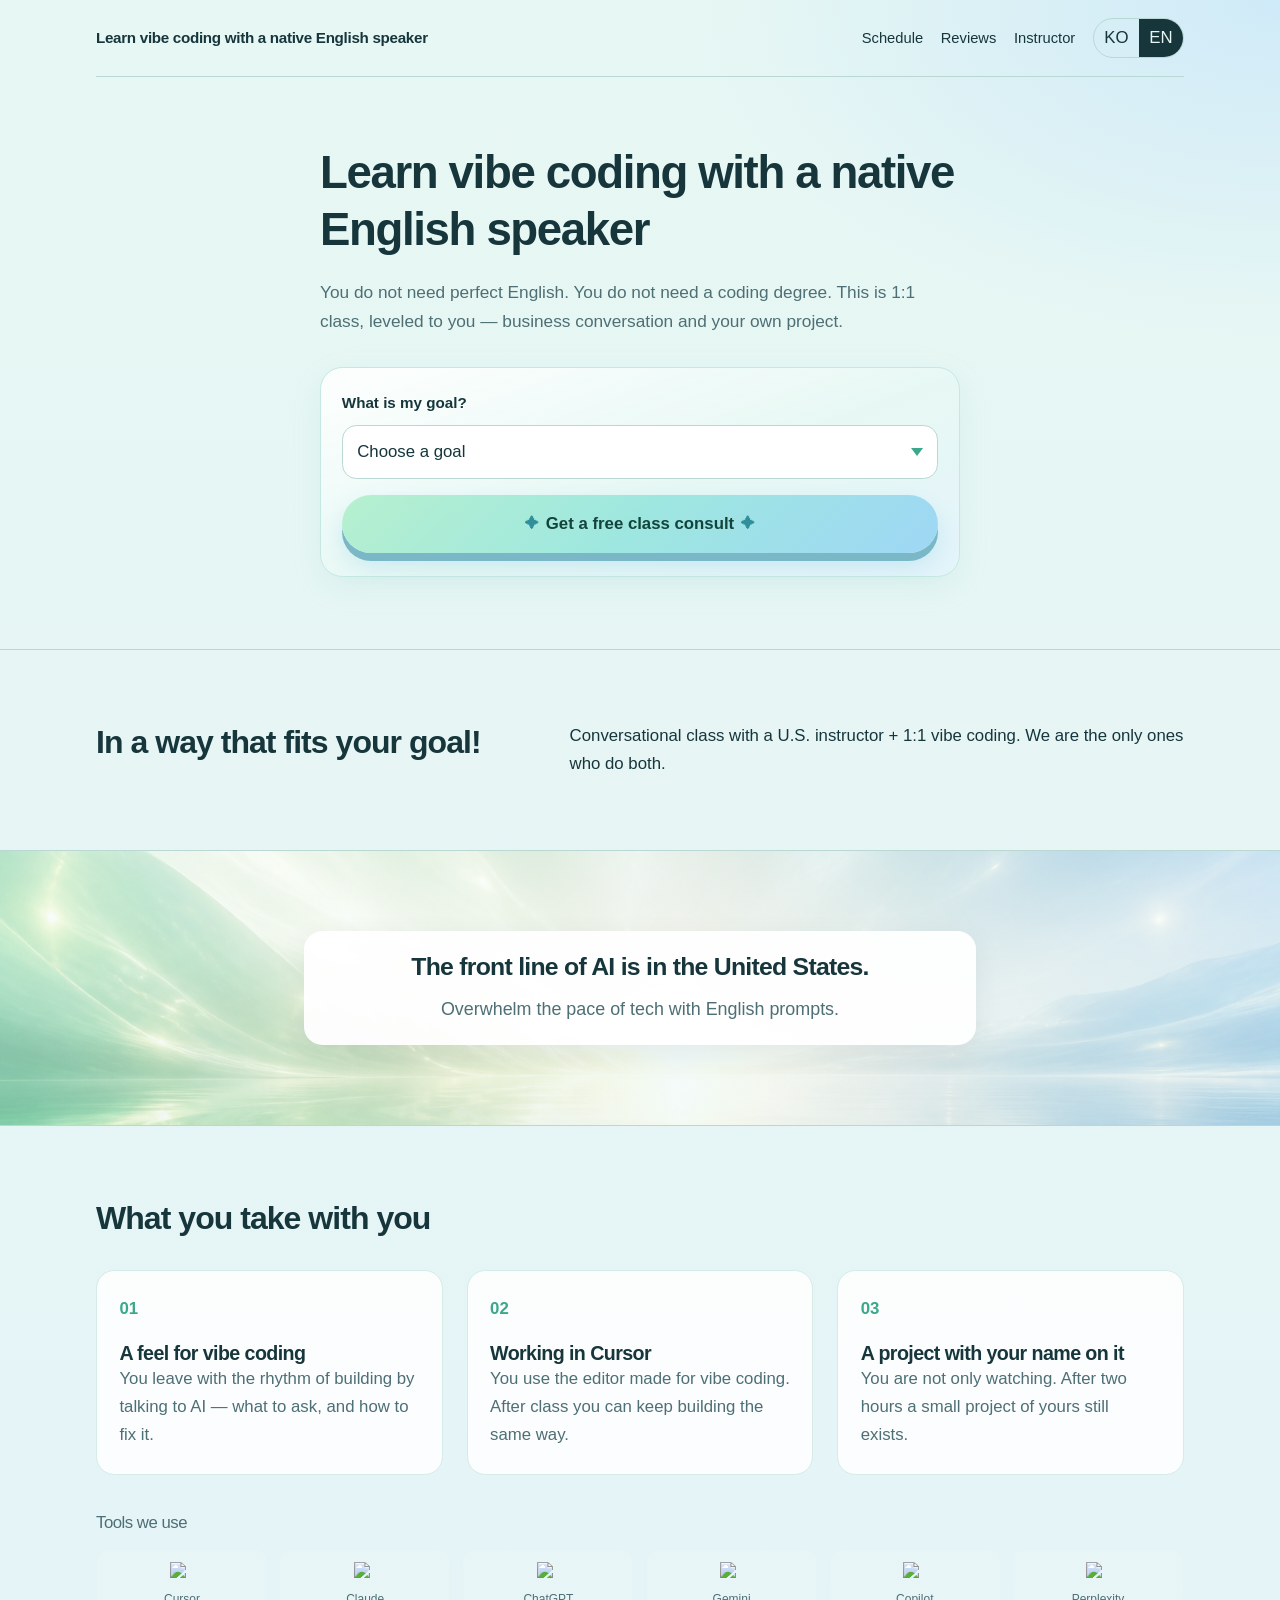
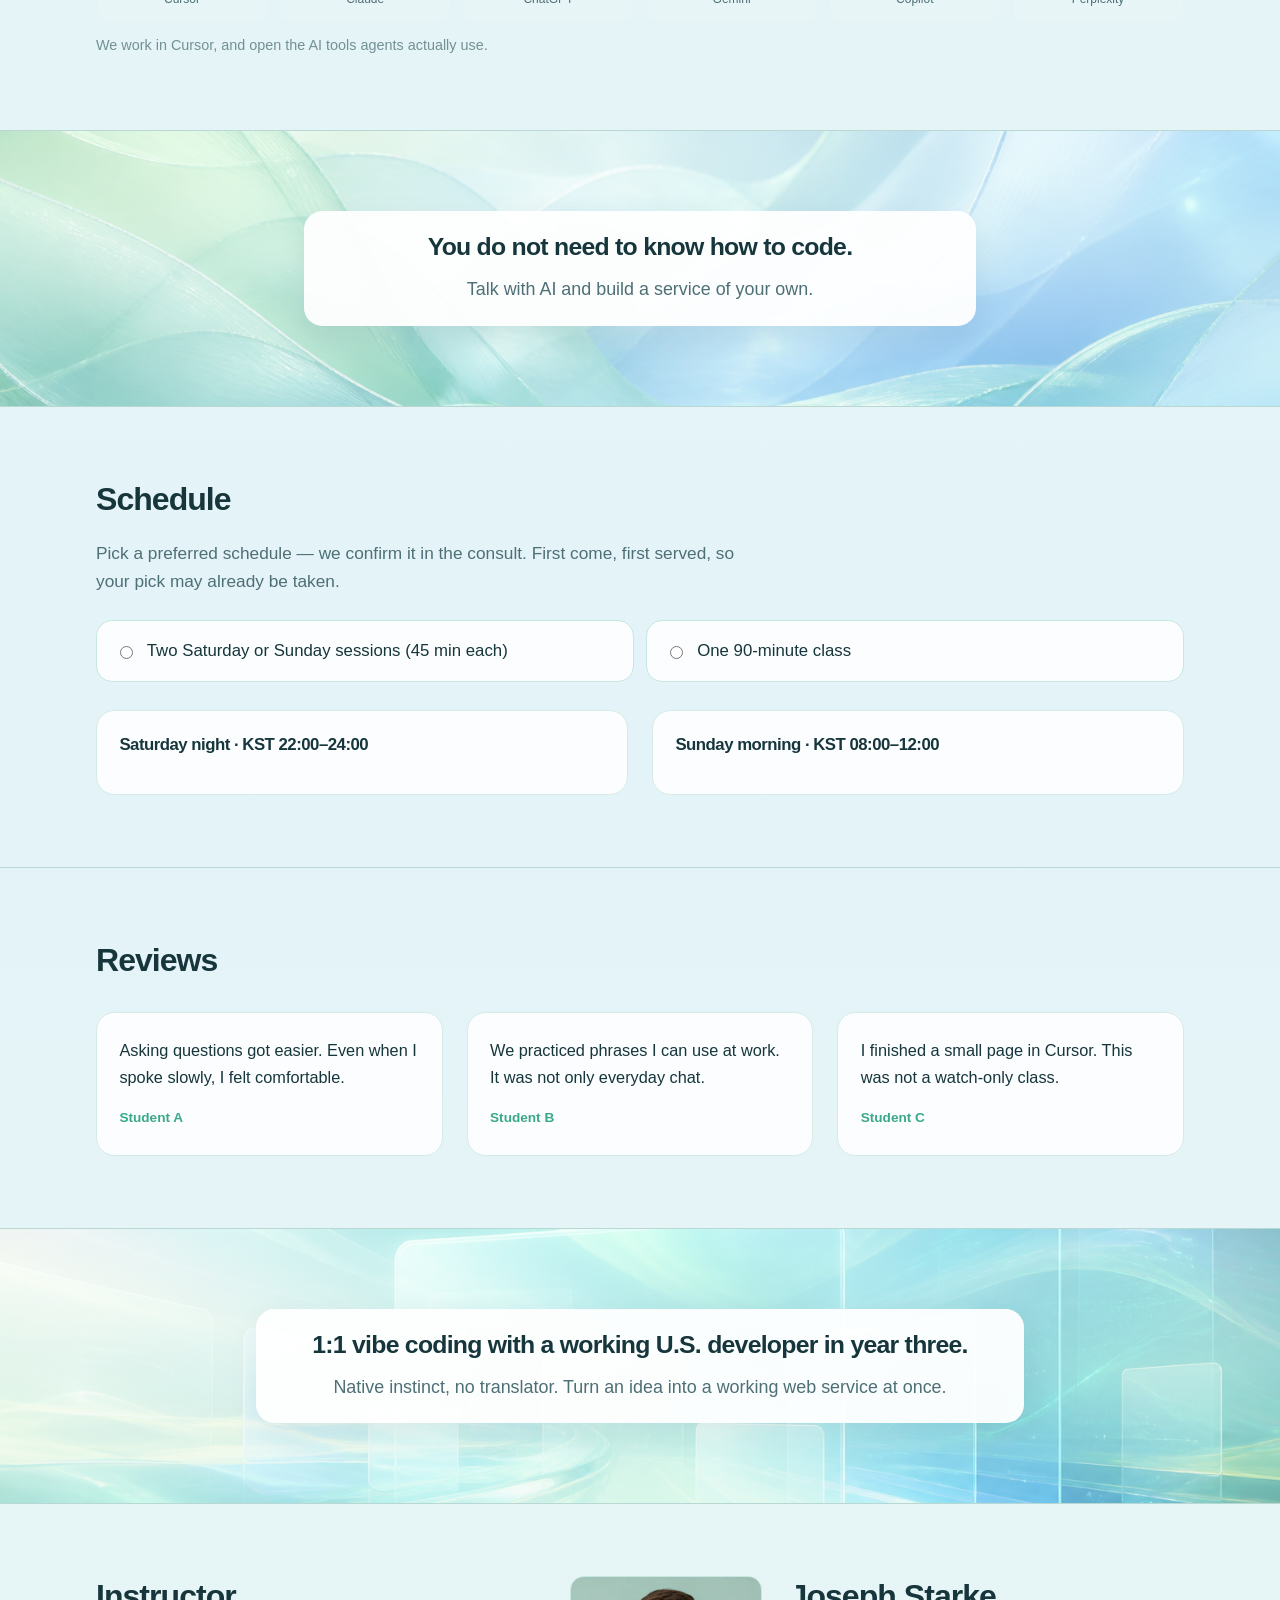
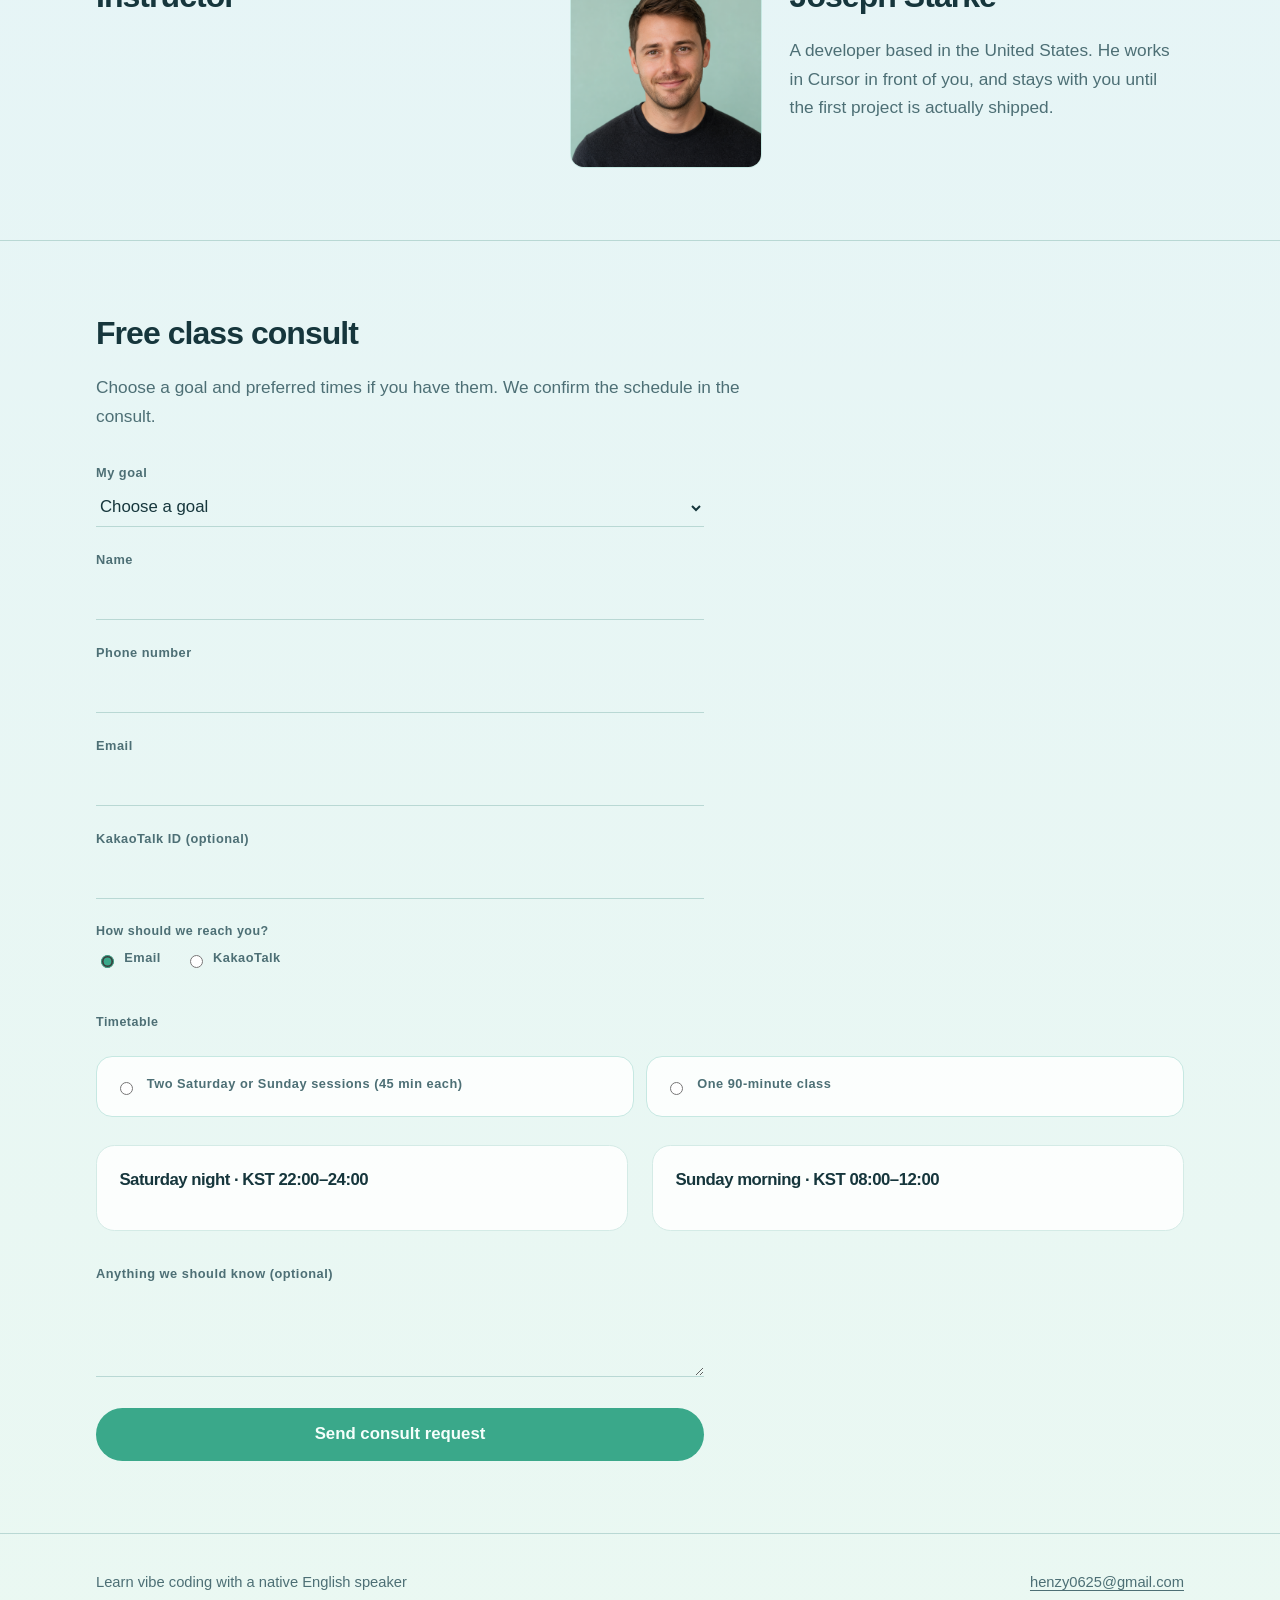
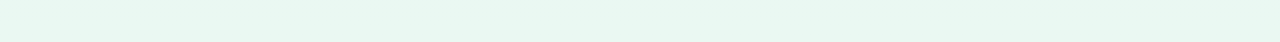
==== index.html @ 2b1afabb "Add the vibe coding class landing page. Co-authored-by: Cursor <cursoragent@cursor.com>" ====
<!doctype html>
<html lang="ko">
  <head>
    <meta charset="UTF-8" />
    <meta name="viewport" content="width=device-width, initial-scale=1" />
    <meta
      name="description"
      content="미국인과 함께하는 1:1 바이브코딩 수업. 비지니스 회화와 나만의 프로젝트를 레벨에 맞춰 배웁니다."
    />
    <title>미국인과 함께하는 바이브코딩 배우기</title>
    <link
      rel="stylesheet"
      href="https://cdn.jsdelivr.net/gh/orioncactus/pretendard@v1.3.9/dist/web/static/pretendard.min.css"
    />
    <link rel="stylesheet" href="src/styles/tokens.css" />
    <link rel="stylesheet" href="src/styles/base.css" />
    <link rel="stylesheet" href="src/styles/layout.css" />
    <link rel="stylesheet" href="src/styles/components.css" />
    <link rel="stylesheet" href="src/features/consult/consult.css" />
    <link rel="stylesheet" href="src/features/schedule/schedule.css" />
    <link rel="stylesheet" href="src/features/instructor/instructor.css" />
    <link rel="stylesheet" href="src/features/tools/tools.css" />
    <link rel="stylesheet" href="src/features/catch/catch.css" />
  </head>
  <body>
    <header class="wrap site-header">
      <a class="wordmark" href="#top" data-i18n="nav.wordmark">미국인과 함께하는 바이브코딩 배우기</a>
      <nav>
        <div class="nav-links">
          <a href="#schedule" data-i18n="nav.schedule">시간표보기</a>
          <a href="#reviews" data-i18n="nav.reviews">후기</a>
          <a href="#instructor" data-i18n="nav.instructor">강사</a>
        </div>
        <div class="lang-toggle" role="group" aria-label="Language">
          <button type="button" data-lang-btn="ko" aria-pressed="true">KO</button>
          <button type="button" data-lang-btn="en" aria-pressed="false">EN</button>
        </div>
      </nav>
    </header>

    <main id="top">
      <section class="hero">
        <div class="wrap hero-copy">
          <h1 data-i18n="hero.title">미국인과 함께하는 바이브코딩 배우기</h1>
          <p class="promo" data-i18n="hero.promo">
            영어를 완벽히 구사하지 않아도 됩니다. 코딩을 전공하지 않아도 됩니다. 비지니스 회화를 접해보고, 나만의 프로젝트를 만들기 레벨 맞춤화하여 제공되는 1:1 수업.
          </p>
          <div class="goal-card">
            <label>
              <span data-i18n="goal.label">나의 목표는?</span>
              <select data-goal-select>
                <option value="" disabled selected data-i18n="goal.placeholder">목표를 골라 주세요</option>
                <option value="conversation" data-i18n="goal.conversation">원어민회화에 적응하고 더 자연스럽게 질문하고 싶어요</option>
                <option value="business" data-i18n="goal.business">일상회화보다는 비지니스 회화를 늘리고 싶어요</option>
                <option value="vibe" data-i18n="goal.vibe">바이브코딩을 배워 내것으로 만들고 싶어요</option>
                <option value="special" data-i18n="goal.special">바이브코딩에서 특별히 배우고 싶은 파트가 있어요</option>
                <option value="other" data-i18n="goal.other">기타(하고 싶은 말에 작성해주세요)</option>
              </select>
            </label>
            <button class="consult-btn" type="button" data-consult-btn>
              <span class="consult-sparkle" aria-hidden="true">✦</span>
              <span data-i18n="goal.consult">무료수업상담 받기</span>
              <span class="consult-sparkle" aria-hidden="true">✦</span>
            </button>
          </div>
        </div>
      </section>

      <section class="band" id="about">
        <div class="wrap split">
          <h2 data-i18n="about.title">내 목표에 맞는 방식으로!</h2>
          <div>
            <p data-i18n="about.body">
              미국인 강사와 대화형 수업+ 바이브코딩 1:1 강의는 저희가 유일해요.
            </p>
          </div>
        </div>
      </section>

      <aside class="catch" data-catch="horizon" data-scroll>
        <div class="catch-bg" aria-hidden="true"></div>
        <div class="catch-veil" aria-hidden="true"></div>
        <div class="catch-inner">
          <p class="catch-kicker" data-i18n="catch.1.kicker">AI의 최전선은 미국에 있습니다.</p>
          <p class="catch-line" data-i18n="catch.1.line">영어 프롬프트로 기술의 속도를 압도하세요.</p>
        </div>
      </aside>

      <section class="band" id="learn">
        <div class="wrap">
          <h2 data-i18n="learn.title">가져가는 것</h2>
          <div class="learn-grid stack">
            <article class="learn-card">
              <p class="index">01</p>
              <h3 data-i18n="learn.1.title">바이브 코딩 감각</h3>
              <p class="muted" data-i18n="learn.1.body">AI와 대화하듯 만드는 리듬이 남습니다. 막혀도 어떻게 물어보고 고칠지 손에 익습니다.</p>
            </article>
            <article class="learn-card">
              <p class="index">02</p>
              <h3 data-i18n="learn.2.title">Cursor로 일하는 힘</h3>
              <p class="muted" data-i18n="learn.2.body">바이브 코딩에 쓰는 에디터를 직접 다룹니다. 수업이 끝나도 같은 방식으로 계속 만들 수 있습니다.</p>
            </article>
            <article class="learn-card">
              <p class="index">03</p>
              <h3 data-i18n="learn.3.title">내 이름의 첫 결과물</h3>
              <p class="muted" data-i18n="learn.3.body">구경만 하고 끝나지 않습니다. 두 시간이 지나면 내가 만든 작은 프로젝트가 남아 있습니다.</p>
            </article>
          </div>
          <h3 class="tools-heading" data-i18n="tools.title">함께 쓰는 도구</h3>
          <div class="tools-row">
            <div class="tool-logo">
              <img src="https://cdn.simpleicons.org/cursor/000000" alt="Cursor" />
              <span>Cursor</span>
            </div>
            <div class="tool-logo">
              <img src="https://cdn.simpleicons.org/anthropic/191919" alt="Claude" />
              <span>Claude</span>
            </div>
            <div class="tool-logo">
              <img src="https://cdn.simpleicons.org/openai/412991" alt="ChatGPT" />
              <span>ChatGPT</span>
            </div>
            <div class="tool-logo">
              <img src="https://cdn.simpleicons.org/googlegemini/8E75B2" alt="Gemini" />
              <span>Gemini</span>
            </div>
            <div class="tool-logo">
              <img src="https://cdn.simpleicons.org/githubcopilot/000000" alt="GitHub Copilot" />
              <span>Copilot</span>
            </div>
            <div class="tool-logo">
              <img src="https://cdn.simpleicons.org/perplexity/1FB8A9" alt="Perplexity" />
              <span>Perplexity</span>
            </div>
          </div>
          <p class="muted tools-caption" data-i18n="tools.caption">Cursor를 중심으로, 에이전트 작업에 쓰는 AI를 수업에서 함께 엽니다.</p>
        </div>
      </section>

      <aside class="catch" data-catch="talk" data-scroll>
        <div class="catch-bg" aria-hidden="true"></div>
        <div class="catch-veil" aria-hidden="true"></div>
        <div class="catch-inner">
          <p class="catch-kicker" data-i18n="catch.2.kicker">코딩을 몰라도 괜찮습니다.</p>
          <p class="catch-line" data-i18n="catch.2.line">AI와 대화하며 나만의 서비스를 만드세요.</p>
        </div>
      </aside>

      <section class="band" id="schedule">
        <div class="wrap">
          <h2 data-i18n="schedule.title">시간표</h2>
          <p class="lede" data-i18n="schedule.lede">
            선호하는 스케줄을 선택해주시고 상담때 확정됩니다. 선착순 스케줄 시스템에 따라 선택한 스케줄이 불가능 할 수 있습니다.
          </p>
          <div class="package-grid">
            <label class="pkg-card">
              <input type="radio" name="package" value="two45" data-package />
              <span data-i18n="schedule.pkg.two45">토요일 또는 일요일 2회 (45분씩)</span>
            </label>
            <label class="pkg-card">
              <input type="radio" name="package" value="one90" data-package />
              <span data-i18n="schedule.pkg.one90">1회 90분 수업</span>
            </label>
          </div>
          <p class="schedule-hint" data-schedule-hint hidden></p>
          <div class="slot-windows" data-slot-windows hidden>
            <article class="learn-card">
              <h3 data-i18n="schedule.nightTitle">토요일 밤 · 한국시간 22:00–24:00</h3>
              <div class="time-grid" data-slot-grid="night"></div>
            </article>
            <article class="learn-card">
              <h3 data-i18n="schedule.sundayTitle">일요일 아침 · 한국시간 08:00–12:00</h3>
              <div class="time-grid" data-slot-grid="sunday"></div>
            </article>
          </div>
          <div class="tune-block" data-tune-block hidden>
            <p class="tune-line" data-tune-line></p>
            <p class="session-line">
              <span data-i18n="schedule.hoursBefore">원하는 수업시수는</span>
              <select data-session-count aria-label="수업 시수">
                <option value="">—</option>
              </select>
              <span data-i18n="schedule.hoursAfter">회 입니다.</span>
              <span class="session-mins" data-session-mins></span>
            </p>
            <p class="session-worth" data-session-worth></p>
          </div>
          <p class="slot-summary" data-slot-summary hidden></p>
          <button class="consult-btn schedule-consult" type="button" data-schedule-consult>
            <span class="consult-sparkle" aria-hidden="true">✦</span>
            <span data-i18n="schedule.consult">이 시간표로 무료 수업 상담받기</span>
            <span class="consult-sparkle" aria-hidden="true">✦</span>
          </button>
        </div>
      </section>

      <section class="band" id="reviews">
        <div class="wrap">
          <h2 data-i18n="reviews.title">후기</h2>
          <div class="review-grid stack">
            <article class="review-card">
              <p data-i18n="reviews.1">질문하는 게 덜 어려워졌어요. 말이 느려도 기다려 주셔서 편하게 수업했어요.</p>
              <p class="review-name" data-i18n="reviews.1.name">수강생 A</p>
            </article>
            <article class="review-card">
              <p data-i18n="reviews.2">업무에서 바로 쓸 표현을 연습해서 좋았어요. 일상 회화만 반복하지 않아요.</p>
              <p class="review-name" data-i18n="reviews.2.name">수강생 B</p>
            </article>
            <article class="review-card">
              <p data-i18n="reviews.3">Cursor로 작은 페이지를 끝까지 만들었어요. 보기만 하는 수업이 아니었어요.</p>
              <p class="review-name" data-i18n="reviews.3.name">수강생 C</p>
            </article>
          </div>
        </div>
      </section>

      <aside class="catch catch-wide" data-catch="web" data-scroll>
        <div class="catch-bg" aria-hidden="true"></div>
        <div class="catch-veil" aria-hidden="true"></div>
        <div class="catch-inner">
          <p class="catch-kicker" data-i18n="catch.3.kicker">미국 3년차 현직 개발자와 함께 1:1로 진행하는 실전 바이브 코딩.</p>
          <p class="catch-line" data-i18n="catch.3.line">번역기를 거치지 않는 네이티브 감각으로, 아이디어를 단숨에 작동하는 웹서비스로 만드세요.</p>
        </div>
      </aside>

      <section class="band" id="instructor">
        <div class="wrap split">
          <h2 data-i18n="instructor.title">강사</h2>
          <div class="instructor-row">
            <div class="profile-frame">
              <img
                src="src/features/instructor/joseph-starke.png"
                alt="Joseph Starke 프로필 사진"
                data-i18n-alt="instructor.photoAlt"
              />
            </div>
            <div>
              <h3 data-i18n="instructor.name">Joseph Starke</h3>
              <p class="lede" data-i18n="instructor.body">
                미국에 있는 개발자입니다. Cursor로 직접 만드는 과정을 보여 주며, 여러분이 첫 프로젝트를 끝까지 밀어 보도록 옆에서 돕습니다.
              </p>
            </div>
          </div>
        </div>
      </section>

      <section class="band" id="register">
        <div class="wrap">
          <h2 data-i18n="register.title">무료 수업 상담</h2>
          <p class="lede" data-i18n="register.lede">
            목표와 선호 시간을 고른 뒤 보내 주세요. 없어도 상담은 가능하고, 시간은 상담 후 확정됩니다.
          </p>
          <form class="form" data-register-form>
            <div class="form-fields">
              <label>
                <span data-i18n="register.goal">나의 목표</span>
                <select name="goal" data-goal-field>
                  <option value="" data-i18n="goal.placeholder">목표를 골라 주세요</option>
                  <option value="conversation" data-i18n="goal.conversation">원어민회화에 적응하고 더 자연스럽게 질문하고 싶어요</option>
                  <option value="business" data-i18n="goal.business">일상회화보다는 비지니스 회화를 늘리고 싶어요</option>
                  <option value="vibe" data-i18n="goal.vibe">바이브코딩을 배워 내것으로 만들고 싶어요</option>
                  <option value="special" data-i18n="goal.special">바이브코딩에서 특별히 배우고 싶은 파트가 있어요</option>
                  <option value="other" data-i18n="goal.other">기타(하고 싶은 말에 작성해주세요)</option>
                </select>
              </label>
              <label>
                <span data-i18n="register.name">이름</span>
                <input name="name" type="text" required autocomplete="name" />
              </label>
              <label>
                <span data-i18n="register.phone">전화번호</span>
                <input name="phone" type="tel" required autocomplete="tel" />
              </label>
              <label>
                <span data-i18n="register.email">이메일</span>
                <input name="email" type="email" required autocomplete="email" />
              </label>
              <label>
                <span data-i18n="register.kakao">카카오톡 아이디 (선택)</span>
                <input name="kakao" type="text" autocomplete="off" />
              </label>
              <fieldset>
                <legend class="dt" data-i18n="register.contact">연락 받을 방법</legend>
                <div class="choices">
                  <label><input type="radio" name="contact" value="email" checked /> <span data-i18n="register.contactEmail">이메일</span></label>
                  <label><input type="radio" name="contact" value="kakao" /> <span data-i18n="register.contactKakao">카카오톡</span></label>
                </div>
              </fieldset>
            </div>
            <div class="form-schedule" data-form-schedule>
              <p class="dt" data-i18n="register.timetable">시간표</p>
              <div class="package-grid">
                <label class="pkg-card">
                  <input type="radio" name="consultPackage" value="two45" data-package />
                  <span data-i18n="schedule.pkg.two45">토요일 또는 일요일 2회 (45분씩)</span>
                </label>
                <label class="pkg-card">
                  <input type="radio" name="consultPackage" value="one90" data-package />
                  <span data-i18n="schedule.pkg.one90">1회 90분 수업</span>
                </label>
              </div>
              <p class="schedule-hint" data-schedule-hint hidden></p>
              <div class="slot-windows" data-slot-windows hidden>
                <article class="learn-card">
                  <h3 data-i18n="schedule.nightTitle">토요일 밤 · 한국시간 22:00–24:00</h3>
                  <div class="time-grid" data-slot-grid="night"></div>
                </article>
                <article class="learn-card">
                  <h3 data-i18n="schedule.sundayTitle">일요일 아침 · 한국시간 08:00–12:00</h3>
                  <div class="time-grid" data-slot-grid="sunday"></div>
                </article>
              </div>
              <div class="tune-block" data-tune-block hidden>
                <p class="tune-line" data-tune-line></p>
                <p class="session-line">
                  <span data-i18n="schedule.hoursBefore">원하는 수업시수는</span>
                  <select data-session-count name="sessions" aria-label="수업 시수">
                    <option value="">—</option>
                  </select>
                  <span data-i18n="schedule.hoursAfter">회 입니다.</span>
                  <span class="session-mins" data-session-mins></span>
                </p>
                <p class="session-worth" data-session-worth></p>
              </div>
              <p class="slot-summary" data-slot-summary hidden></p>
              <input type="hidden" name="timetable" data-timetable-field />
            </div>
            <div class="form-fields">
              <label>
                <span data-i18n="register.note">하고 싶은 말 (선택)</span>
                <textarea name="note"></textarea>
              </label>
              <p class="status" data-form-status hidden></p>
              <button class="btn" type="submit" data-i18n="register.submit">상담 신청 보내기</button>
            </div>
          </form>
        </div>
      </section>
    </main>

    <footer class="wrap">
      <p data-i18n="footer.credit">미국인과 함께하는 바이브코딩 배우기</p>
      <a href="mailto:henzy0625@gmail.com" data-i18n="footer.email">henzy0625@gmail.com</a>
    </footer>

    <script type="module" src="src/app/main.js"></script>
  </body>
</html>
---- src/styles/tokens.css ----
:root {
  --paper: #e8f6f2;
  --paper-deep: #ffffffd9;
  --sky: #d9f0f8;
  --ink: #16363c;
  --muted: #4d6f75;
  --line: #b9d8d4;
  --mint: #7ed9b8;
  --aqua: #6ec9e2;
  --pine: #3aa88a;
  --pine-hover: #2e8f75;
  --ok: #2e8f75;
  --err: #c45b4a;
  --sans: "Pretendard", "Noto Sans KR", "Apple SD Gothic Neo", sans-serif;
  --wide: 68rem;
  --narrow: 38rem;
}
---- src/styles/base.css ----
*,
*::before,
*::after {
  box-sizing: border-box;
}

html {
  scroll-behavior: smooth;
}

body {
  margin: 0;
  color: var(--ink);
  font-family: var(--sans);
  font-size: 1.05rem;
  line-height: 1.65;
  text-rendering: optimizeLegibility;
  background:
    radial-gradient(1200px 480px at 10% -10%, #d8f4e8 0%, transparent 70%),
    radial-gradient(900px 520px at 100% 0%, #cfeaf8 0%, transparent 65%),
    linear-gradient(180deg, #e7f7f3 0%, #e4f3f8 48%, #eaf8f2 100%);
  min-height: 100vh;
}

img,
svg {
  display: block;
  max-width: 100%;
}

h1,
h2,
h3 {
  font-family: var(--sans);
  font-weight: 700;
  letter-spacing: -0.03em;
  line-height: 1.25;
  margin: 0;
}

h1 {
  font-size: clamp(1.7rem, 4.6vw, 2.85rem);
}

h2 {
  font-size: clamp(1.45rem, 3vw, 2rem);
}

p {
  margin: 0;
}

a {
  color: inherit;
}

:lang(ko) h1,
:lang(ko) h2,
:lang(ko) p,
:lang(ko) .wordmark {
  word-break: keep-all;
}

button,
input,
select,
textarea {
  font: inherit;
  color: inherit;
}
---- src/styles/layout.css ----
.wrap {
  width: min(var(--wide), calc(100% - 2.5rem));
  margin-inline: auto;
}

.wrap-narrow {
  width: min(var(--narrow), calc(100% - 2.5rem));
  margin-inline: auto;
}

.site-header {
  display: flex;
  align-items: center;
  justify-content: space-between;
  gap: 1rem 1.5rem;
  flex-wrap: wrap;
  padding: 1.15rem 0;
  border-bottom: 1px solid var(--line);
}

.site-header nav {
  display: flex;
  align-items: center;
  gap: 1.1rem;
  flex-wrap: wrap;
}

.nav-links {
  display: flex;
  gap: 1.1rem;
}

.site-header nav a {
  text-decoration: none;
  font-size: 0.92rem;
  font-weight: 500;
}

.site-header nav a:hover {
  text-decoration: underline;
  text-underline-offset: 0.25em;
}

.wordmark {
  font-size: 0.95rem;
  font-weight: 700;
  letter-spacing: -0.02em;
  text-decoration: none;
  max-width: 16rem;
  line-height: 1.35;
}

.stack {
  margin-top: 2rem;
}

.stack-sm {
  margin-top: 1rem;
}

fieldset {
  border: 0;
  margin: 0;
  padding: 0;
}

legend {
  padding: 0;
}

.hero,
.band {
  padding: 4.5rem 0;
  border-bottom: 1px solid var(--line);
}

.hero {
  padding-top: 4.25rem;
  padding-bottom: 4.5rem;
}

.hero-copy {
  max-width: 40rem;
}

.split,
.learn-grid,
.schedule-grid,
.review-grid {
  display: grid;
  gap: 1.5rem;
}

footer {
  padding: 2.25rem 0 3rem;
  display: flex;
  justify-content: space-between;
  gap: 1rem;
  flex-wrap: wrap;
  color: var(--muted);
  font-size: 0.92rem;
}

footer a {
  color: inherit;
  text-underline-offset: 0.2em;
}

footer a:hover {
  color: var(--ink);
}

@media (min-width: 800px) {
  .wordmark {
    max-width: 22rem;
  }

  .split {
    grid-template-columns: 0.8fr 1.2fr;
    gap: 4rem;
    align-items: start;
  }

  .learn-grid,
  .schedule-grid,
  .review-grid {
    grid-template-columns: repeat(2, minmax(0, 1fr));
  }

  .learn-grid {
    grid-template-columns: repeat(3, minmax(0, 1fr));
  }

  .review-grid {
    grid-template-columns: repeat(3, minmax(0, 1fr));
  }
}
---- src/styles/components.css ----
.eyebrow,
.dt {
  font-size: 0.78rem;
  letter-spacing: 0.04em;
  font-weight: 600;
  color: var(--muted);
}

.lede {
  margin-top: 1.25rem;
  max-width: 34rem;
  color: var(--muted);
  font-size: 1.08rem;
}

.muted {
  color: var(--muted);
}

.lang-toggle {
  display: flex;
  border: 1px solid var(--line);
  border-radius: 999px;
  overflow: hidden;
}

.lang-toggle button {
  background: transparent;
  border: 0;
  padding: 0.3rem 0.65rem;
  cursor: pointer;
}

.lang-toggle button[aria-pressed="true"] {
  background: var(--ink);
  color: var(--paper);
}

.btn {
  display: inline-flex;
  align-items: center;
  justify-content: center;
  background: var(--pine);
  color: #f4fffb;
  text-decoration: none;
  border: 0;
  border-radius: 999px;
  padding: 0.8rem 1.25rem;
  cursor: pointer;
  font-weight: 600;
}

.btn:hover {
  background: var(--pine-hover);
}

.btn:disabled {
  opacity: 0.6;
  cursor: wait;
}

.learn-card,
.slot-card,
.review-card {
  background: var(--paper-deep);
  padding: 1.5rem 1.4rem 1.6rem;
  border-radius: 1.15rem;
  border: 1px solid #d4ebe6;
}

.index {
  font-size: 1.05rem;
  font-weight: 700;
  color: var(--pine);
  margin-bottom: 1.1rem;
}

.slot-card h3 {
  font-size: 1.3rem;
  margin-bottom: 1.1rem;
}

.time-row {
  display: flex;
  justify-content: space-between;
  gap: 1rem;
  border-top: 1px solid var(--line);
  padding: 0.65rem 0;
  font-size: 0.95rem;
}

.review-card p:first-child {
  font-size: 1.02rem;
}

.review-name {
  margin-top: 1rem;
  font-size: 0.85rem;
  font-weight: 600;
  color: var(--pine);
}

input[readonly] {
  color: var(--ink);
  background: #ffffff80;
}

.form {
  display: grid;
  gap: 2rem;
  margin-top: 2rem;
}

.form-fields {
  display: grid;
  gap: 1.35rem;
  max-width: var(--narrow);
}

.form-schedule {
  margin-top: 0.4rem;
}

.form label span {
  display: block;
  font-size: 0.8rem;
  letter-spacing: 0.04em;
  font-weight: 600;
  color: var(--muted);
  margin-bottom: 0.35rem;
}

input,
select,
textarea {
  width: 100%;
  background: transparent;
  border: 0;
  border-bottom: 1px solid var(--line);
  border-radius: 0;
  padding: 0.45rem 0 0.55rem;
}

textarea {
  min-height: 5.5rem;
  resize: vertical;
}

input:focus,
select:focus,
textarea:focus {
  outline: none;
  border-bottom-color: var(--ink);
}

.choices {
  display: flex;
  flex-wrap: wrap;
  gap: 1rem 1.5rem;
  padding-top: 0.35rem;
}

.choices label {
  display: flex;
  align-items: center;
  gap: 0.45rem;
  cursor: pointer;
}

.choices input {
  width: auto;
  accent-color: var(--pine);
}

.status {
  padding: 0.9rem 0;
  font-size: 0.98rem;
}

.status[data-state="ok"] {
  color: var(--ok);
}

.status[data-state="err"] {
  color: var(--err);
}

#instructor h3 {
  font-size: 2rem;
}
---- src/features/consult/consult.css ----
.promo {
  margin-top: 1.2rem;
  color: var(--muted);
  font-size: 1.08rem;
}

.goal-card {
  margin-top: 2rem;
  padding: 1.35rem 1.3rem 1.45rem;
  border-radius: 1.4rem;
  background: linear-gradient(160deg, #ffffffee 0%, #e7f8f4 55%, #e4f4fb 100%);
  border: 1px solid #c6e8e2;
  box-shadow: 0 10px 30px #7ec8c01f;
}

.goal-card label span {
  display: block;
  font-size: 0.95rem;
  font-weight: 700;
  letter-spacing: 0;
  text-transform: none;
  color: var(--ink);
  margin-bottom: 0.65rem;
}

.goal-card select {
  width: 100%;
  background: #fff;
  border: 1px solid var(--line);
  border-radius: 0.9rem;
  padding: 0.75rem 0.9rem;
  appearance: none;
  background-image: url("data:image/svg+xml;utf8,<svg xmlns='http://www.w3.org/2000/svg' width='12' height='8'><path fill='%233aa88a' d='M0 0l6 8 6-8z'/></svg>");
  background-repeat: no-repeat;
  background-position: right 0.9rem center;
  padding-right: 2.2rem;
}

.goal-card select:focus {
  outline: 2px solid var(--mint);
  border-color: var(--pine);
}

.consult-btn {
  display: inline-flex;
  align-items: center;
  justify-content: center;
  gap: 0.45rem;
  width: 100%;
  margin-top: 1rem;
  border: 0;
  border-radius: 999px;
  padding: 0.95rem 1.2rem;
  cursor: pointer;
  font-weight: 700;
  color: #13443c;
  background: linear-gradient(135deg, #b6f0cf 0%, #9ee7e0 48%, #9ed7f5 100%);
  box-shadow: 0 8px 0 #7ab8c8, 0 12px 24px #7ec8e355;
  transition: transform 0.18s ease, box-shadow 0.18s ease;
}

.schedule-consult {
  display: none;
  width: 100%;
  margin-top: 1.25rem;
}

.schedule-consult.is-on {
  display: flex;
  animation: pop-in 0.4s ease;
}

.consult-sparkle {
  font-size: 0.85rem;
  color: #2f8f9a;
  animation: twinkle 1.4s ease-in-out infinite;
}

.consult-btn:hover {
  transform: translateY(-2px) scale(1.03);
  box-shadow: 0 10px 0 #6eacc0, 0 16px 28px #7ec8e366;
}

.consult-btn:active {
  transform: translateY(4px);
  box-shadow: 0 4px 0 #6eacc0;
}

@keyframes pop-in {
  from {
    opacity: 0;
    transform: translateY(8px) scale(0.92);
  }
  to {
    opacity: 1;
    transform: none;
  }
}

@keyframes twinkle {
  0%,
  100% {
    opacity: 0.45;
    transform: scale(0.9);
  }
  50% {
    opacity: 1;
    transform: scale(1.15);
  }
}
---- src/features/schedule/schedule.css ----
.package-grid {
  display: grid;
  gap: 0.8rem;
  margin-top: 1.5rem;
}

.pkg-card {
  display: flex;
  align-items: center;
  gap: 0.7rem;
  padding: 1rem 1.1rem;
  border-radius: 1rem;
  border: 1px solid #c6e8e2;
  background: #ffffffd9;
  cursor: pointer;
}

.pkg-card:has(input:checked) {
  border-color: var(--pine);
  background: linear-gradient(160deg, #e7f8f4, #e4f4fb);
  font-weight: 600;
}

.pkg-card input {
  width: auto;
  accent-color: var(--pine);
}

.slot-windows {
  display: grid;
  gap: 1.5rem;
  margin-top: 1.75rem;
}

.slot-windows h3 {
  font-size: 1.05rem;
  margin-bottom: 0.8rem;
}

.time-grid {
  display: grid;
  grid-template-columns: repeat(auto-fill, minmax(7.4rem, 1fr));
  gap: 0.5rem;
}

.time-cell {
  border: 1px solid var(--line);
  background: #fff;
  border-radius: 0.7rem;
  padding: 0.65rem 0.35rem;
  cursor: pointer;
  font-size: 0.86rem;
}

.time-cell.is-on {
  border-color: var(--pine);
  background: linear-gradient(135deg, #b6f0cf, #9ed7f5);
  font-weight: 700;
}

.time-cell.is-booked {
  background: #edf1f1;
  color: var(--muted);
  text-decoration: line-through;
  cursor: not-allowed;
}

#schedule .lede,
#register .lede {
  max-width: 42rem;
}

.schedule-hint {
  margin-top: 1rem;
  color: var(--pine);
  font-weight: 600;
}

.slot-summary {
  margin-top: 1.25rem;
  padding: 0.9rem 1rem;
  border-radius: 0.9rem;
  background: #ffffffd9;
  border: 1px dashed var(--pine);
  font-weight: 600;
}

.tune-block {
  margin-top: 1.5rem;
  padding: 1.1rem 1.15rem;
  border-radius: 1.1rem;
  background: #ffffffcc;
  border: 1px solid #c6e8e2;
}

.tune-line {
  font-weight: 700;
}

.session-line {
  display: flex;
  flex-wrap: wrap;
  align-items: center;
  gap: 0.4rem 0.45rem;
  margin-top: 0.85rem;
}

.session-line select {
  width: auto;
  min-width: 3.6rem;
  border: 1px solid var(--line);
  border-radius: 0.55rem;
  padding: 0.28rem 0.55rem;
  background: #fff;
}

.session-mins {
  font-weight: 700;
  color: var(--pine);
}

.session-worth {
  margin-top: 0.45rem;
  font-size: 0.86rem;
  color: var(--muted);
}

@media (min-width: 800px) {
  .package-grid,
  .slot-windows {
    grid-template-columns: 1fr 1fr;
  }
}
---- src/features/instructor/instructor.css ----
.instructor-row {
  display: grid;
  gap: 1.25rem;
}

.profile-frame {
  width: 12rem;
  height: 12rem;
  border-radius: 0.85rem;
  overflow: hidden;
  background: #d9eee8;
  border: 1px solid #c6e8e2;
}

.profile-frame img {
  width: 100%;
  height: 100%;
  object-fit: cover;
}

@media (min-width: 800px) {
  .instructor-row {
    grid-template-columns: 12rem 1fr;
    align-items: start;
    gap: 1.75rem;
  }
}
---- src/features/tools/tools.css ----
.tools-heading {
  margin-top: 2.4rem;
  font-size: clamp(0.92rem, 1.6vw, 1.05rem);
  font-weight: 500;
  color: var(--muted);
}

.tools-row {
  display: grid;
  grid-template-columns: repeat(3, minmax(0, 1fr));
  gap: clamp(0.4rem, 1.4vw, 0.7rem);
  margin-top: 0.9rem;
  width: 100%;
}

@media (min-width: 800px) {
  .tools-row {
    grid-template-columns: repeat(6, minmax(0, 1fr));
  }
}

.tool-logo {
  display: flex;
  flex-direction: column;
  align-items: center;
  justify-content: center;
  gap: 0.35rem;
  padding: clamp(0.45rem, 1.6vw, 0.75rem) clamp(0.35rem, 1.2vw, 0.6rem);
  background: #ffffff24;
  border: 1px solid #d4ebe633;
  border-radius: 0.85rem;
}

.tool-logo img {
  width: clamp(1.05rem, 3vw, 1.45rem);
  height: clamp(1.05rem, 3vw, 1.45rem);
  opacity: 1;
}

.tool-logo span {
  font-size: clamp(0.65rem, 1.5vw, 0.75rem);
  font-weight: 500;
  color: var(--muted);
}

.tools-caption {
  margin-top: 0.7rem;
  font-size: clamp(0.8rem, 1.5vw, 0.9rem);
  opacity: 0.75;
}
---- src/features/catch/catch.css ----
.catch {
  position: relative;
  isolation: isolate;
  overflow: hidden;
  padding: 5rem 0;
  border-bottom: 1px solid var(--line);
}

.catch-bg,
.catch-veil {
  position: absolute;
  inset: 0;
  pointer-events: none;
}

.catch-bg {
  z-index: 0;
  background-size: cover;
  background-position: center;
}

.catch[data-catch="horizon"] .catch-bg {
  background-image: url("./catch-us-horizon.png");
}

.catch[data-catch="talk"] .catch-bg {
  background-image: url("./catch-talk-build.png");
}

.catch[data-catch="web"] .catch-bg {
  background-image: url("./catch-native-web.png");
}

.catch-veil {
  z-index: 1;
  background: linear-gradient(180deg, #f4fffb66 0%, #e7f7f47a 50%, #dff4ee55 100%);
}

.catch-inner {
  position: relative;
  z-index: 2;
  width: min(42rem, calc(100% - 2.5rem));
  margin-inline: auto;
  text-align: center;
  padding: 1.2rem 1.2rem 1.3rem;
  border-radius: 1.15rem;
  background: #fffffff0;
  box-shadow: 0 10px 30px #16363c14;
}

.catch-kicker {
  font-size: clamp(1.15rem, 2.6vw, 1.55rem);
  font-weight: 700;
  letter-spacing: -0.03em;
  line-height: 1.4;
  color: var(--ink);
}

.catch-line {
  margin-top: 0.65rem;
  font-size: clamp(0.98rem, 2vw, 1.12rem);
  color: var(--muted);
  line-height: 1.65;
}

:lang(ko) .catch-kicker,
:lang(ko) .catch-line {
  word-break: keep-all;
}

.catch-wide .catch-inner {
  width: min(48rem, calc(100% - 2.5rem));
}

.has-scroll-anim .catch-bg {
  transform: scale(1.1);
  transition: transform 1.25s cubic-bezier(0.22, 1, 0.36, 1);
}

.has-scroll-anim .catch-inner {
  opacity: 0;
  transform: translateY(32px);
  transition: opacity 0.7s ease, transform 0.7s cubic-bezier(0.22, 1, 0.36, 1);
}

.has-scroll-anim .catch.is-in .catch-bg {
  transform: scale(1);
}

.has-scroll-anim .catch.is-in .catch-inner {
  opacity: 1;
  transform: none;
}

@media (prefers-reduced-motion: reduce) {
  .has-scroll-anim .catch-bg,
  .has-scroll-anim .catch-inner {
    opacity: 1;
    transform: none;
    transition: none;
  }
}
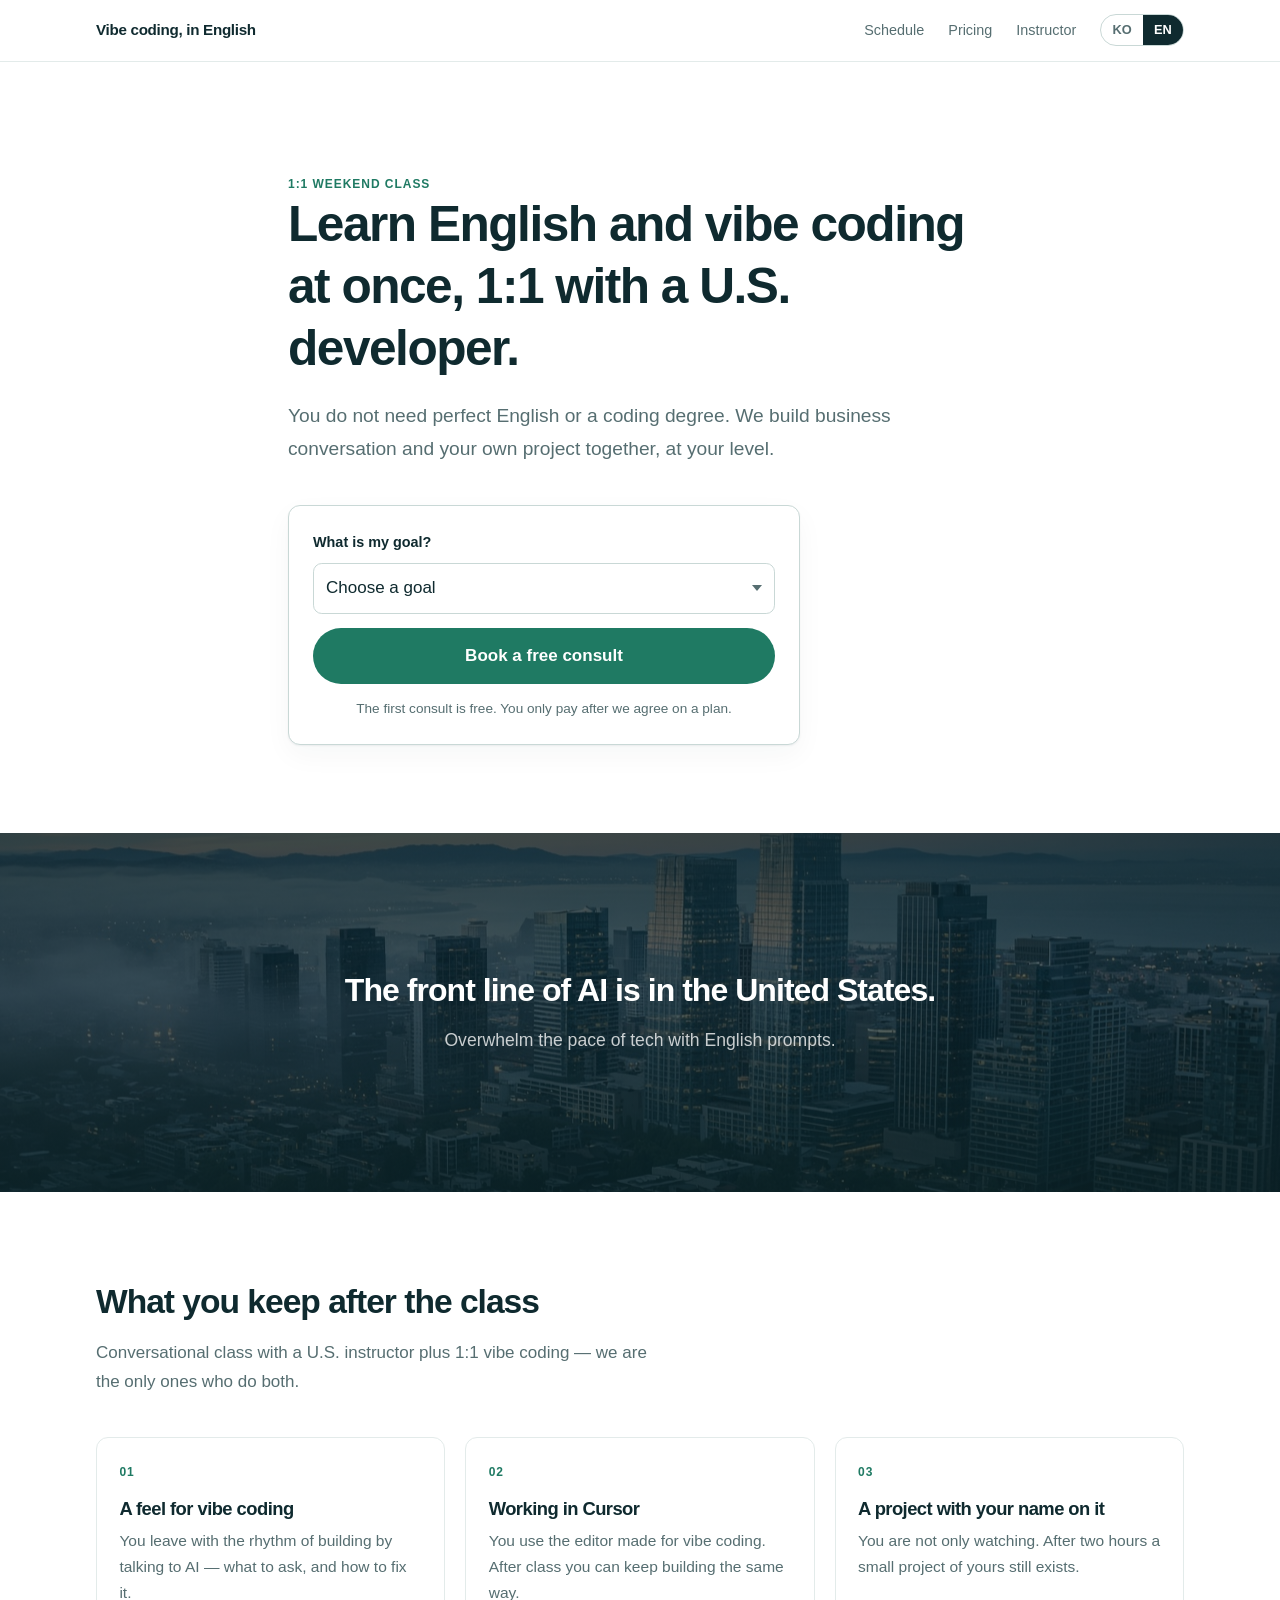
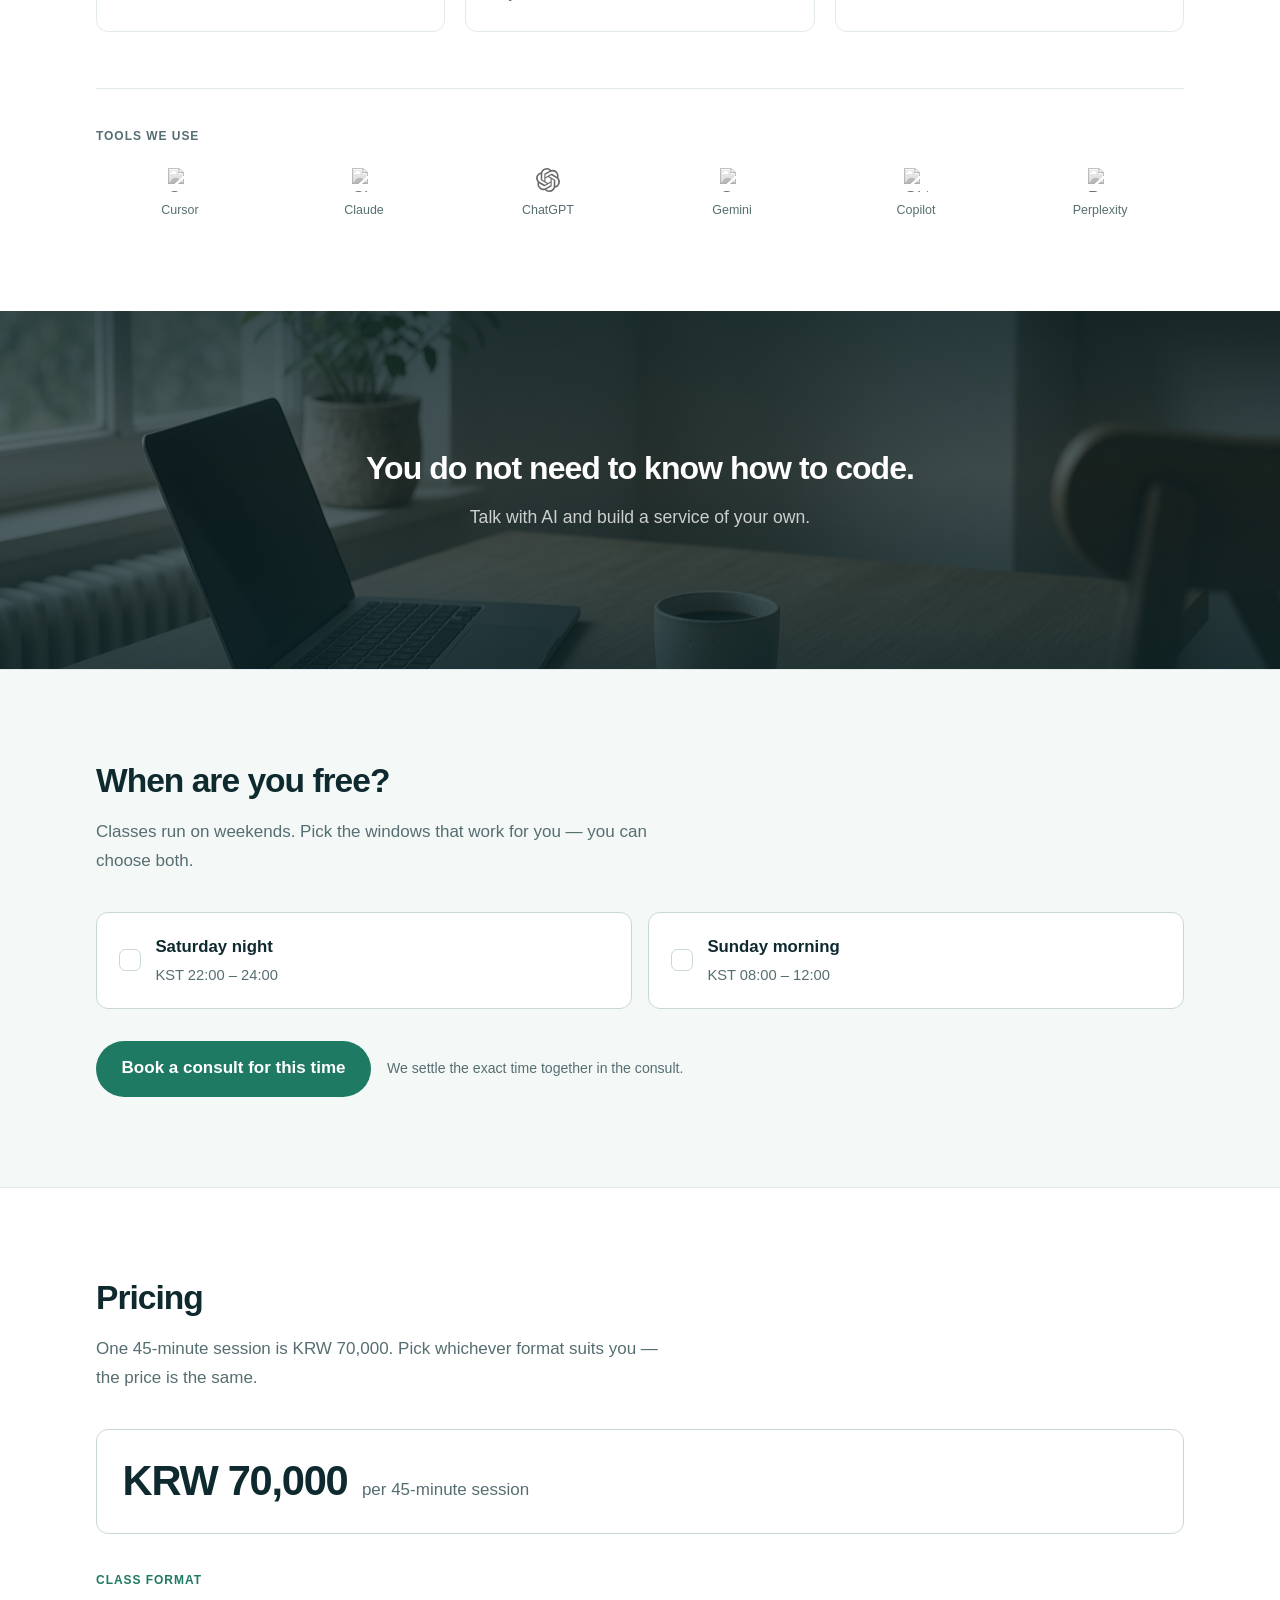
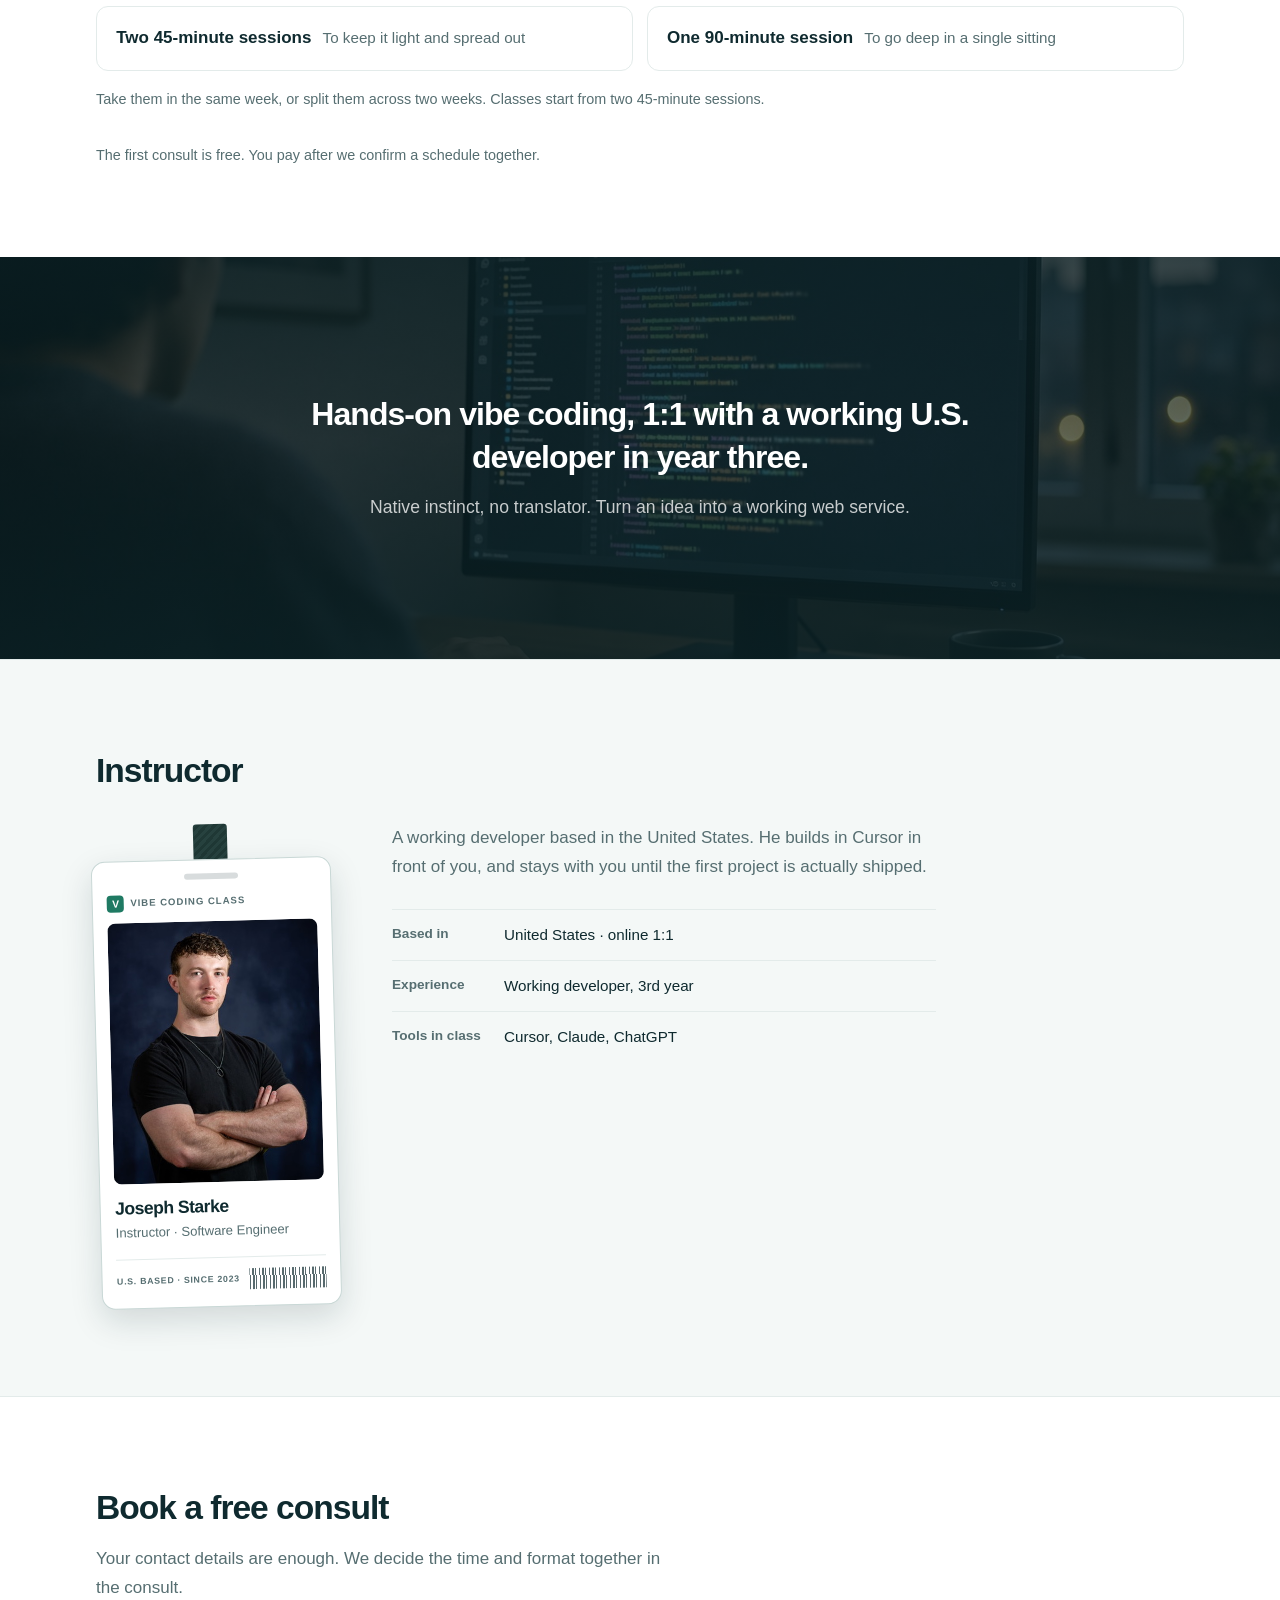
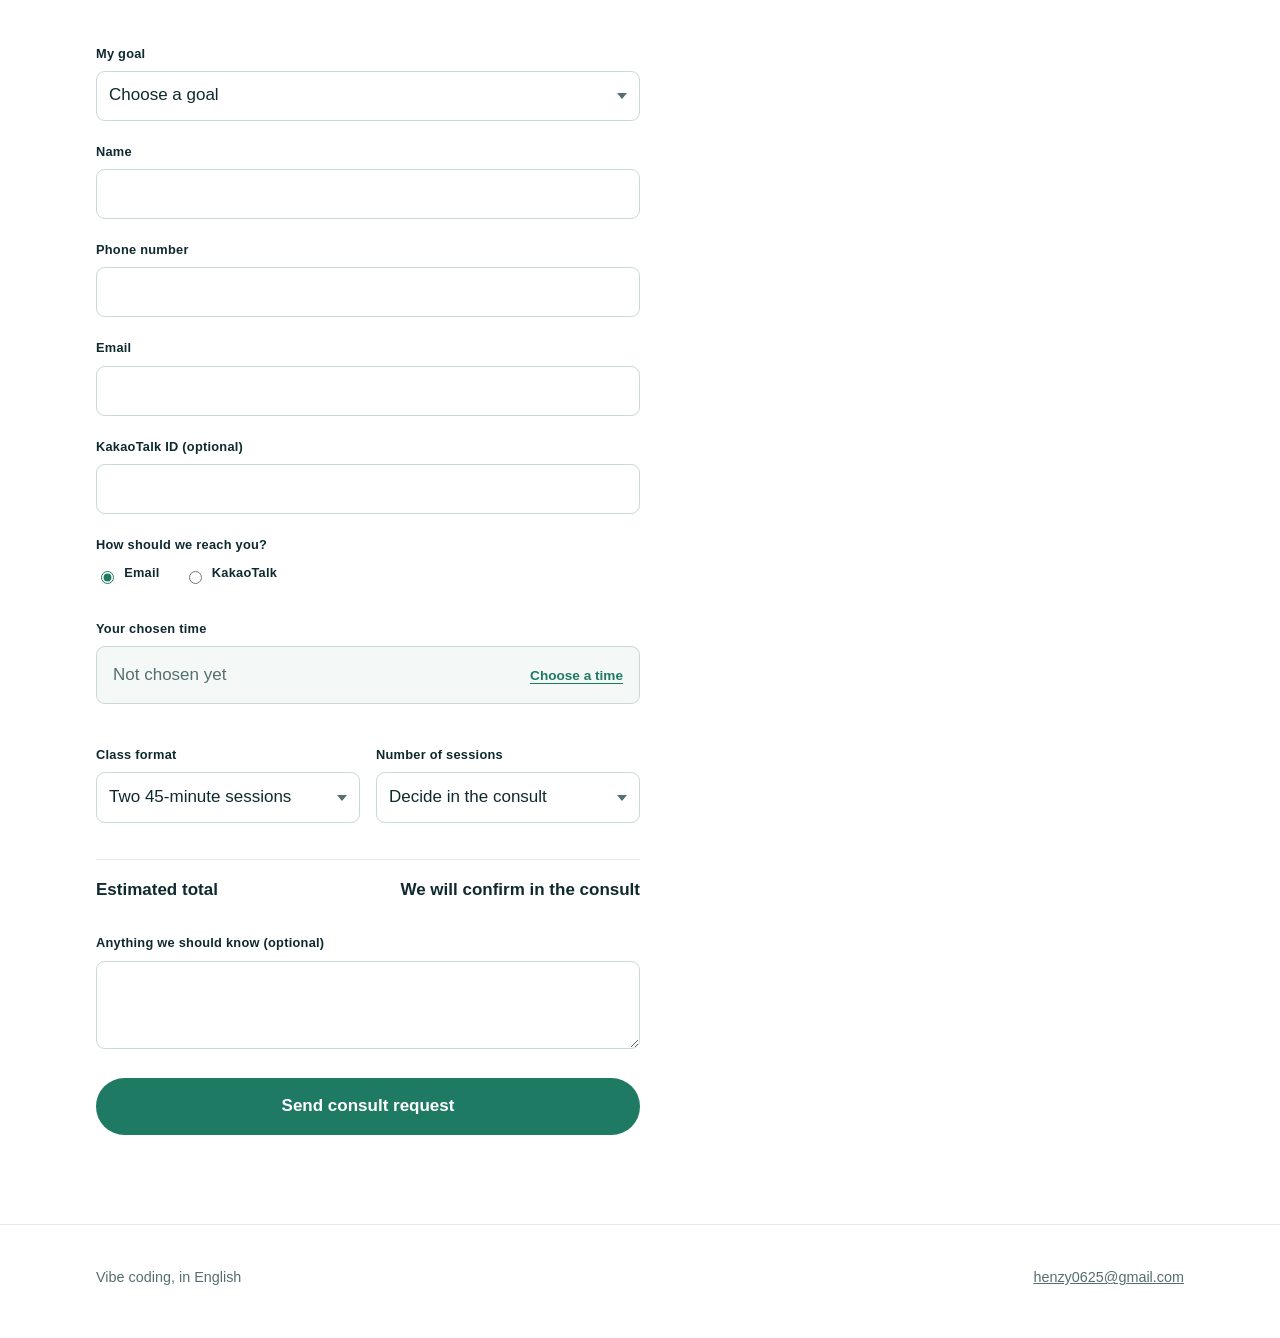
==== commit c4a46af1: "Simplify booking and calm down the visual design Time picking is now one question with two chips ins" ====
--- a/index.html
+++ b/index.html
@@ -5,9 +5,20 @@
     <meta name="viewport" content="width=device-width, initial-scale=1" />
     <meta
       name="description"
-      content="미국인과 함께하는 1:1 바이브코딩 수업. 비지니스 회화와 나만의 프로젝트를 레벨에 맞춰 배웁니다."
+      content="미국인 현직 개발자와 1:1로 영어와 바이브코딩을 함께 배웁니다. 주말 수업, 첫 상담은 무료입니다."
     />
+    <meta property="og:title" content="미국인과 함께하는 바이브코딩 배우기" />
+    <meta
+      property="og:description"
+      content="미국인 현직 개발자와 1:1로 영어와 바이브코딩을 함께 배웁니다. 주말 수업, 첫 상담은 무료입니다."
+    />
+    <meta property="og:type" content="website" />
+    <meta property="og:image" content="src/features/catch/catch-us-horizon.png" />
     <title>미국인과 함께하는 바이브코딩 배우기</title>
+    <link
+      rel="icon"
+      href="data:image/svg+xml,<svg xmlns='http://www.w3.org/2000/svg' viewBox='0 0 32 32'><rect width='32' height='32' rx='7' fill='%231f7a63'/><text x='16' y='23' font-family='sans-serif' font-size='18' font-weight='700' fill='white' text-anchor='middle'>V</text></svg>"
+    />
     <link
       rel="stylesheet"
       href="https://cdn.jsdelivr.net/gh/orioncactus/pretendard@v1.3.9/dist/web/static/pretendard.min.css"
@@ -17,33 +28,38 @@
     <link rel="stylesheet" href="src/styles/layout.css" />
     <link rel="stylesheet" href="src/styles/components.css" />
     <link rel="stylesheet" href="src/features/consult/consult.css" />
+    <link rel="stylesheet" href="src/features/catch/catch.css" />
+    <link rel="stylesheet" href="src/features/tools/tools.css" />
     <link rel="stylesheet" href="src/features/schedule/schedule.css" />
+    <link rel="stylesheet" href="src/features/pricing/pricing.css" />
     <link rel="stylesheet" href="src/features/instructor/instructor.css" />
-    <link rel="stylesheet" href="src/features/tools/tools.css" />
-    <link rel="stylesheet" href="src/features/catch/catch.css" />
+    <link rel="stylesheet" href="src/features/register/register.css" />
   </head>
   <body>
-    <header class="wrap site-header">
-      <a class="wordmark" href="#top" data-i18n="nav.wordmark">미국인과 함께하는 바이브코딩 배우기</a>
-      <nav>
-        <div class="nav-links">
-          <a href="#schedule" data-i18n="nav.schedule">시간표보기</a>
-          <a href="#reviews" data-i18n="nav.reviews">후기</a>
-          <a href="#instructor" data-i18n="nav.instructor">강사</a>
-        </div>
-        <div class="lang-toggle" role="group" aria-label="Language">
-          <button type="button" data-lang-btn="ko" aria-pressed="true">KO</button>
-          <button type="button" data-lang-btn="en" aria-pressed="false">EN</button>
-        </div>
-      </nav>
+    <header class="site-header">
+      <div class="wrap">
+        <a class="wordmark" href="#top" data-i18n="nav.wordmark">미국인과 함께하는 바이브코딩</a>
+        <nav>
+          <div class="nav-links">
+            <a href="#schedule" data-i18n="nav.schedule">시간표</a>
+            <a href="#pricing" data-i18n="nav.pricing">수업료</a>
+            <a href="#instructor" data-i18n="nav.instructor">강사</a>
+          </div>
+          <div class="lang-toggle" role="group" aria-label="Language">
+            <button type="button" data-lang-btn="ko" aria-pressed="true">KO</button>
+            <button type="button" data-lang-btn="en" aria-pressed="false">EN</button>
+          </div>
+        </nav>
+      </div>
     </header>
 
     <main id="top">
       <section class="hero">
         <div class="wrap hero-copy">
-          <h1 data-i18n="hero.title">미국인과 함께하는 바이브코딩 배우기</h1>
+          <p class="eyebrow" data-i18n="hero.eyebrow">1:1 주말 수업</p>
+          <h1 data-i18n="hero.title">미국인 개발자와 1:1로, 영어와 바이브코딩을 동시에.</h1>
           <p class="promo" data-i18n="hero.promo">
-            영어를 완벽히 구사하지 않아도 됩니다. 코딩을 전공하지 않아도 됩니다. 비지니스 회화를 접해보고, 나만의 프로젝트를 만들기 레벨 맞춤화하여 제공되는 1:1 수업.
+            영어를 완벽히 구사하지 않아도, 코딩을 전공하지 않아도 됩니다. 비지니스 회화와 나만의 프로젝트를 내 레벨에 맞춰 함께 만듭니다.
           </p>
           <div class="goal-card">
             <label>
@@ -57,22 +73,10 @@
                 <option value="other" data-i18n="goal.other">기타(하고 싶은 말에 작성해주세요)</option>
               </select>
             </label>
-            <button class="consult-btn" type="button" data-consult-btn>
-              <span class="consult-sparkle" aria-hidden="true">✦</span>
-              <span data-i18n="goal.consult">무료수업상담 받기</span>
-              <span class="consult-sparkle" aria-hidden="true">✦</span>
+            <button class="btn consult-btn" type="button" data-consult-btn data-i18n="goal.consult">
+              무료 상담 신청하기
             </button>
-          </div>
-        </div>
-      </section>
-
-      <section class="band" id="about">
-        <div class="wrap split">
-          <h2 data-i18n="about.title">내 목표에 맞는 방식으로!</h2>
-          <div>
-            <p data-i18n="about.body">
-              미국인 강사와 대화형 수업+ 바이브코딩 1:1 강의는 저희가 유일해요.
-            </p>
+            <p class="hero-note" data-i18n="hero.note">상담은 무료이고, 결제는 상담 후에 진행합니다.</p>
           </div>
         </div>
       </section>
@@ -88,52 +92,58 @@
 
       <section class="band" id="learn">
         <div class="wrap">
-          <h2 data-i18n="learn.title">가져가는 것</h2>
+          <div class="section-head">
+            <h2 data-i18n="learn.title">수업이 끝나면 남는 것</h2>
+            <p class="lede" data-i18n="learn.lede">
+              미국인 강사와의 대화형 수업과 바이브코딩 1:1 강의를 함께 하는 곳은 저희가 유일합니다.
+            </p>
+          </div>
           <div class="learn-grid stack">
-            <article class="learn-card">
+            <article class="card learn-card">
               <p class="index">01</p>
               <h3 data-i18n="learn.1.title">바이브 코딩 감각</h3>
               <p class="muted" data-i18n="learn.1.body">AI와 대화하듯 만드는 리듬이 남습니다. 막혀도 어떻게 물어보고 고칠지 손에 익습니다.</p>
             </article>
-            <article class="learn-card">
+            <article class="card learn-card">
               <p class="index">02</p>
               <h3 data-i18n="learn.2.title">Cursor로 일하는 힘</h3>
               <p class="muted" data-i18n="learn.2.body">바이브 코딩에 쓰는 에디터를 직접 다룹니다. 수업이 끝나도 같은 방식으로 계속 만들 수 있습니다.</p>
             </article>
-            <article class="learn-card">
+            <article class="card learn-card">
               <p class="index">03</p>
               <h3 data-i18n="learn.3.title">내 이름의 첫 결과물</h3>
               <p class="muted" data-i18n="learn.3.body">구경만 하고 끝나지 않습니다. 두 시간이 지나면 내가 만든 작은 프로젝트가 남아 있습니다.</p>
             </article>
           </div>
-          <h3 class="tools-heading" data-i18n="tools.title">함께 쓰는 도구</h3>
-          <div class="tools-row">
-            <div class="tool-logo">
-              <img src="https://cdn.simpleicons.org/cursor/000000" alt="Cursor" />
-              <span>Cursor</span>
-            </div>
-            <div class="tool-logo">
-              <img src="https://cdn.simpleicons.org/anthropic/191919" alt="Claude" />
-              <span>Claude</span>
-            </div>
-            <div class="tool-logo">
-              <img src="https://cdn.simpleicons.org/openai/412991" alt="ChatGPT" />
-              <span>ChatGPT</span>
-            </div>
-            <div class="tool-logo">
-              <img src="https://cdn.simpleicons.org/googlegemini/8E75B2" alt="Gemini" />
-              <span>Gemini</span>
-            </div>
-            <div class="tool-logo">
-              <img src="https://cdn.simpleicons.org/githubcopilot/000000" alt="GitHub Copilot" />
-              <span>Copilot</span>
-            </div>
-            <div class="tool-logo">
-              <img src="https://cdn.simpleicons.org/perplexity/1FB8A9" alt="Perplexity" />
-              <span>Perplexity</span>
-            </div>
-          </div>
-          <p class="muted tools-caption" data-i18n="tools.caption">Cursor를 중심으로, 에이전트 작업에 쓰는 AI를 수업에서 함께 엽니다.</p>
+          <div class="tools-block">
+            <h3 class="tools-heading" data-i18n="tools.title">함께 쓰는 도구</h3>
+            <div class="tools-row">
+              <div class="tool-logo">
+                <img src="https://cdn.simpleicons.org/cursor/000000" alt="Cursor" />
+                <span>Cursor</span>
+              </div>
+              <div class="tool-logo">
+                <img src="https://cdn.simpleicons.org/anthropic/191919" alt="Claude" />
+                <span>Claude</span>
+              </div>
+              <div class="tool-logo">
+                <img src="src/features/tools/openai.svg" alt="ChatGPT" />
+                <span>ChatGPT</span>
+              </div>
+              <div class="tool-logo">
+                <img src="https://cdn.simpleicons.org/googlegemini/8E75B2" alt="Gemini" />
+                <span>Gemini</span>
+              </div>
+              <div class="tool-logo">
+                <img src="https://cdn.simpleicons.org/githubcopilot/000000" alt="GitHub Copilot" />
+                <span>Copilot</span>
+              </div>
+              <div class="tool-logo">
+                <img src="https://cdn.simpleicons.org/perplexity/1FB8A9" alt="Perplexity" />
+                <span>Perplexity</span>
+              </div>
+            </div>
+          </div>
         </div>
       </section>
 
@@ -146,99 +156,129 @@
         </div>
       </aside>
 
-      <section class="band" id="schedule">
-        <div class="wrap">
-          <h2 data-i18n="schedule.title">시간표</h2>
-          <p class="lede" data-i18n="schedule.lede">
-            선호하는 스케줄을 선택해주시고 상담때 확정됩니다. 선착순 스케줄 시스템에 따라 선택한 스케줄이 불가능 할 수 있습니다.
+      <section class="band band-soft" id="schedule">
+        <div class="wrap">
+          <div class="section-head">
+            <h2 data-i18n="schedule.title">언제 시간이 되시나요?</h2>
+            <p class="lede" data-i18n="schedule.lede">
+              수업은 주말에 진행합니다. 가능한 시간대를 골라 주세요. 둘 다 고르셔도 됩니다.
+            </p>
+          </div>
+          <div class="time-chips" data-time-chips>
+            <button type="button" class="time-chip" data-window="night" aria-pressed="false">
+              <span class="chip-mark" aria-hidden="true">✓</span>
+              <span>
+                <span class="chip-day" data-i18n="schedule.night.day">토요일 밤</span>
+                <span class="chip-hours" data-i18n="schedule.night.hours">한국시간 22:00 – 24:00</span>
+              </span>
+              <span class="chip-full" data-chip-full></span>
+            </button>
+            <button type="button" class="time-chip" data-window="sunday" aria-pressed="false">
+              <span class="chip-mark" aria-hidden="true">✓</span>
+              <span>
+                <span class="chip-day" data-i18n="schedule.sunday.day">일요일 아침</span>
+                <span class="chip-hours" data-i18n="schedule.sunday.hours">한국시간 08:00 – 12:00</span>
+              </span>
+              <span class="chip-full" data-chip-full></span>
+            </button>
+          </div>
+          <div class="schedule-foot">
+            <button class="btn" type="button" data-schedule-consult data-i18n="schedule.consult">
+              이 시간으로 상담 신청하기
+            </button>
+            <p class="schedule-note" data-i18n="schedule.note">정확한 시간은 상담에서 함께 정합니다.</p>
+          </div>
+        </div>
+      </section>
+
+      <section class="band" id="pricing">
+        <div class="wrap">
+          <div class="section-head">
+            <h2 data-i18n="pricing.title">수업료</h2>
+            <p class="lede" data-i18n="pricing.lede">
+              45분 수업 1회에 70,000원입니다. 수업 형식은 두 가지 중에 고르시면 되고, 금액은 같습니다.
+            </p>
+          </div>
+          <div class="price-main">
+            <p class="price-amount" data-session-price>70,000원</p>
+            <p class="price-unit" data-i18n="price.unit">45분 수업 1회</p>
+          </div>
+          <div class="format-block">
+            <p class="dt" data-i18n="format.title">수업 형식</p>
+            <ul class="format-list">
+              <li>
+                <span class="format-name" data-i18n="format.two45.name">45분씩 두 번</span>
+                <span class="format-for" data-i18n="format.two45.for">나눠서 가볍게 이어가고 싶을 때</span>
+              </li>
+              <li>
+                <span class="format-name" data-i18n="format.one90.name">한 번에 90분</span>
+                <span class="format-for" data-i18n="format.one90.for">한 자리에서 깊게 몰입하고 싶을 때</span>
+              </li>
+            </ul>
+            <p class="format-note" data-i18n="format.note">
+              같은 주에 이어서 들어도 되고, 두 주에 나눠 들어도 됩니다.
+            </p>
+          </div>
+          <p class="price-note" data-i18n="pricing.note">
+            첫 상담은 무료입니다. 결제는 상담에서 일정을 확정한 뒤에 진행합니다.
           </p>
-          <div class="package-grid">
-            <label class="pkg-card">
-              <input type="radio" name="package" value="two45" data-package />
-              <span data-i18n="schedule.pkg.two45">토요일 또는 일요일 2회 (45분씩)</span>
-            </label>
-            <label class="pkg-card">
-              <input type="radio" name="package" value="one90" data-package />
-              <span data-i18n="schedule.pkg.one90">1회 90분 수업</span>
-            </label>
-          </div>
-          <p class="schedule-hint" data-schedule-hint hidden></p>
-          <div class="slot-windows" data-slot-windows hidden>
-            <article class="learn-card">
-              <h3 data-i18n="schedule.nightTitle">토요일 밤 · 한국시간 22:00–24:00</h3>
-              <div class="time-grid" data-slot-grid="night"></div>
-            </article>
-            <article class="learn-card">
-              <h3 data-i18n="schedule.sundayTitle">일요일 아침 · 한국시간 08:00–12:00</h3>
-              <div class="time-grid" data-slot-grid="sunday"></div>
-            </article>
-          </div>
-          <div class="tune-block" data-tune-block hidden>
-            <p class="tune-line" data-tune-line></p>
-            <p class="session-line">
-              <span data-i18n="schedule.hoursBefore">원하는 수업시수는</span>
-              <select data-session-count aria-label="수업 시수">
-                <option value="">—</option>
-              </select>
-              <span data-i18n="schedule.hoursAfter">회 입니다.</span>
-              <span class="session-mins" data-session-mins></span>
-            </p>
-            <p class="session-worth" data-session-worth></p>
-          </div>
-          <p class="slot-summary" data-slot-summary hidden></p>
-          <button class="consult-btn schedule-consult" type="button" data-schedule-consult>
-            <span class="consult-sparkle" aria-hidden="true">✦</span>
-            <span data-i18n="schedule.consult">이 시간표로 무료 수업 상담받기</span>
-            <span class="consult-sparkle" aria-hidden="true">✦</span>
-          </button>
-        </div>
-      </section>
-
-      <section class="band" id="reviews">
-        <div class="wrap">
-          <h2 data-i18n="reviews.title">후기</h2>
-          <div class="review-grid stack">
-            <article class="review-card">
-              <p data-i18n="reviews.1">질문하는 게 덜 어려워졌어요. 말이 느려도 기다려 주셔서 편하게 수업했어요.</p>
-              <p class="review-name" data-i18n="reviews.1.name">수강생 A</p>
-            </article>
-            <article class="review-card">
-              <p data-i18n="reviews.2">업무에서 바로 쓸 표현을 연습해서 좋았어요. 일상 회화만 반복하지 않아요.</p>
-              <p class="review-name" data-i18n="reviews.2.name">수강생 B</p>
-            </article>
-            <article class="review-card">
-              <p data-i18n="reviews.3">Cursor로 작은 페이지를 끝까지 만들었어요. 보기만 하는 수업이 아니었어요.</p>
-              <p class="review-name" data-i18n="reviews.3.name">수강생 C</p>
-            </article>
-          </div>
-        </div>
-      </section>
-
-      <aside class="catch catch-wide" data-catch="web" data-scroll>
+        </div>
+      </section>
+
+      <aside class="catch" data-catch="web" data-scroll>
         <div class="catch-bg" aria-hidden="true"></div>
         <div class="catch-veil" aria-hidden="true"></div>
         <div class="catch-inner">
-          <p class="catch-kicker" data-i18n="catch.3.kicker">미국 3년차 현직 개발자와 함께 1:1로 진행하는 실전 바이브 코딩.</p>
-          <p class="catch-line" data-i18n="catch.3.line">번역기를 거치지 않는 네이티브 감각으로, 아이디어를 단숨에 작동하는 웹서비스로 만드세요.</p>
+          <p class="catch-kicker" data-i18n="catch.3.kicker">미국 3년차 현직 개발자와 1:1로 진행하는 실전 바이브 코딩.</p>
+          <p class="catch-line" data-i18n="catch.3.line">번역기를 거치지 않는 네이티브 감각으로, 아이디어를 작동하는 웹서비스로 만드세요.</p>
         </div>
       </aside>
 
-      <section class="band" id="instructor">
-        <div class="wrap split">
+      <section class="band band-soft" id="instructor">
+        <div class="wrap">
           <h2 data-i18n="instructor.title">강사</h2>
           <div class="instructor-row">
-            <div class="profile-frame">
-              <img
-                src="src/features/instructor/joseph-starke.png"
-                alt="Joseph Starke 프로필 사진"
-                data-i18n-alt="instructor.photoAlt"
-              />
+            <div class="badge">
+              <span class="badge-lanyard" aria-hidden="true"></span>
+              <div class="badge-card">
+                <span class="badge-slot" aria-hidden="true"></span>
+                <p class="badge-org">
+                  <span class="badge-mark" aria-hidden="true">V</span>
+                  <span data-i18n="badge.org">VIBE CODING CLASS</span>
+                </p>
+                <div class="badge-photo">
+                  <img
+                    src="src/features/instructor/joseph-starke.png"
+                    alt="Joseph Starke 프로필 사진"
+                    data-i18n-alt="instructor.photoAlt"
+                  />
+                </div>
+                <h3 class="badge-name" data-i18n="instructor.name">Joseph Starke</h3>
+                <p class="badge-role" data-i18n="badge.role">강사 · 소프트웨어 엔지니어</p>
+                <div class="badge-foot">
+                  <span class="badge-meta" data-i18n="badge.meta">U.S. BASED · SINCE 2023</span>
+                  <span class="badge-code" aria-hidden="true"></span>
+                </div>
+              </div>
             </div>
             <div>
-              <h3 data-i18n="instructor.name">Joseph Starke</h3>
-              <p class="lede" data-i18n="instructor.body">
-                미국에 있는 개발자입니다. Cursor로 직접 만드는 과정을 보여 주며, 여러분이 첫 프로젝트를 끝까지 밀어 보도록 옆에서 돕습니다.
+              <p class="instructor-body" data-i18n="instructor.body">
+                미국에 있는 현직 개발자입니다. Cursor로 직접 만드는 과정을 보여 주며, 여러분이 첫 프로젝트를 끝까지 밀어 보도록 옆에서 돕습니다.
               </p>
+              <dl class="fact-list">
+                <div>
+                  <dt data-i18n="instructor.factWhere">위치</dt>
+                  <dd data-i18n="instructor.factWhereValue">미국 · 온라인 1:1</dd>
+                </div>
+                <div>
+                  <dt data-i18n="instructor.factWork">경력</dt>
+                  <dd data-i18n="instructor.factWorkValue">현직 개발자 3년차</dd>
+                </div>
+                <div>
+                  <dt data-i18n="instructor.factTools">수업 도구</dt>
+                  <dd data-i18n="instructor.factToolsValue">Cursor, Claude, ChatGPT</dd>
+                </div>
+              </dl>
             </div>
           </div>
         </div>
@@ -246,10 +286,12 @@
 
       <section class="band" id="register">
         <div class="wrap">
-          <h2 data-i18n="register.title">무료 수업 상담</h2>
-          <p class="lede" data-i18n="register.lede">
-            목표와 선호 시간을 고른 뒤 보내 주세요. 없어도 상담은 가능하고, 시간은 상담 후 확정됩니다.
-          </p>
+          <div class="section-head">
+            <h2 data-i18n="register.title">무료 상담 신청</h2>
+            <p class="lede" data-i18n="register.lede">
+              연락처만 남겨 주셔도 됩니다. 시간과 수업 형식은 상담에서 함께 정합니다.
+            </p>
+          </div>
           <form class="form" data-register-form>
             <div class="form-fields">
               <label>
@@ -287,44 +329,37 @@
                 </div>
               </fieldset>
             </div>
-            <div class="form-schedule" data-form-schedule>
-              <p class="dt" data-i18n="register.timetable">시간표</p>
-              <div class="package-grid">
-                <label class="pkg-card">
-                  <input type="radio" name="consultPackage" value="two45" data-package />
-                  <span data-i18n="schedule.pkg.two45">토요일 또는 일요일 2회 (45분씩)</span>
+
+            <div class="form-fields" data-form-plan>
+              <div>
+                <p class="dt" data-i18n="register.time">선택한 시간</p>
+                <p class="picked-time">
+                  <span class="picked-time-text is-empty" data-picked-time></span>
+                  <a class="edit-link" href="#schedule" data-i18n="register.editTime">시간 고르기</a>
+                </p>
+              </div>
+              <div class="plan-row">
+                <label>
+                  <span data-i18n="register.format">수업 형식</span>
+                  <select name="format" data-format>
+                    <option value="two45" data-i18n="format.two45.name">45분씩 두 번</option>
+                    <option value="one90" data-i18n="format.one90.name">한 번에 90분</option>
+                  </select>
                 </label>
-                <label class="pkg-card">
-                  <input type="radio" name="consultPackage" value="one90" data-package />
-                  <span data-i18n="schedule.pkg.one90">1회 90분 수업</span>
+                <label>
+                  <span data-i18n="register.count">수업 횟수</span>
+                  <select name="sessions" data-count>
+                    <option value=""></option>
+                  </select>
                 </label>
               </div>
-              <p class="schedule-hint" data-schedule-hint hidden></p>
-              <div class="slot-windows" data-slot-windows hidden>
-                <article class="learn-card">
-                  <h3 data-i18n="schedule.nightTitle">토요일 밤 · 한국시간 22:00–24:00</h3>
-                  <div class="time-grid" data-slot-grid="night"></div>
-                </article>
-                <article class="learn-card">
-                  <h3 data-i18n="schedule.sundayTitle">일요일 아침 · 한국시간 08:00–12:00</h3>
-                  <div class="time-grid" data-slot-grid="sunday"></div>
-                </article>
-              </div>
-              <div class="tune-block" data-tune-block hidden>
-                <p class="tune-line" data-tune-line></p>
-                <p class="session-line">
-                  <span data-i18n="schedule.hoursBefore">원하는 수업시수는</span>
-                  <select data-session-count name="sessions" aria-label="수업 시수">
-                    <option value="">—</option>
-                  </select>
-                  <span data-i18n="schedule.hoursAfter">회 입니다.</span>
-                  <span class="session-mins" data-session-mins></span>
-                </p>
-                <p class="session-worth" data-session-worth></p>
-              </div>
-              <p class="slot-summary" data-slot-summary hidden></p>
+              <p class="plan-total">
+                <span data-i18n="register.total">예상 수업료</span>
+                <span data-total></span>
+              </p>
               <input type="hidden" name="timetable" data-timetable-field />
             </div>
+
             <div class="form-fields">
               <label>
                 <span data-i18n="register.note">하고 싶은 말 (선택)</span>
@@ -338,9 +373,11 @@
       </section>
     </main>
 
-    <footer class="wrap">
-      <p data-i18n="footer.credit">미국인과 함께하는 바이브코딩 배우기</p>
-      <a href="mailto:henzy0625@gmail.com" data-i18n="footer.email">henzy0625@gmail.com</a>
+    <footer>
+      <div class="wrap footer-row">
+        <p data-i18n="footer.credit">미국인과 함께하는 바이브코딩</p>
+        <a href="mailto:henzy0625@gmail.com" data-i18n="footer.email">henzy0625@gmail.com</a>
+      </div>
     </footer>
 
     <script type="module" src="src/app/main.js"></script>
--- a/src/styles/tokens.css
+++ b/src/styles/tokens.css
@@ -1,17 +1,18 @@
 :root {
-  --paper: #e8f6f2;
-  --paper-deep: #ffffffd9;
-  --sky: #d9f0f8;
-  --ink: #16363c;
-  --muted: #4d6f75;
-  --line: #b9d8d4;
-  --mint: #7ed9b8;
-  --aqua: #6ec9e2;
-  --pine: #3aa88a;
-  --pine-hover: #2e8f75;
-  --ok: #2e8f75;
-  --err: #c45b4a;
+  --paper: #ffffff;
+  --paper-soft: #f4f8f7;
+  --ink: #0f2a2f;
+  --muted: #566e71;
+  --line: #e3ebea;
+  --line-strong: #c9d8d6;
+  --pine: #1f7a63;
+  --pine-hover: #175f4d;
+  --pine-soft: #eef6f3;
+  --ok: #1f7a63;
+  --err: #b4442f;
   --sans: "Pretendard", "Noto Sans KR", "Apple SD Gothic Neo", sans-serif;
   --wide: 68rem;
-  --narrow: 38rem;
+  --narrow: 34rem;
+  --radius: 0.75rem;
+  --shadow: 0 1px 2px #0f2a2f0f, 0 10px 28px #0f2a2f0a;
 }
--- a/src/styles/base.css
+++ b/src/styles/base.css
@@ -6,20 +6,18 @@
 
 html {
   scroll-behavior: smooth;
+  scroll-padding-top: 5rem;
 }
 
 body {
   margin: 0;
   color: var(--ink);
   font-family: var(--sans);
-  font-size: 1.05rem;
-  line-height: 1.65;
+  font-size: 1.0625rem;
+  line-height: 1.7;
   text-rendering: optimizeLegibility;
-  background:
-    radial-gradient(1200px 480px at 10% -10%, #d8f4e8 0%, transparent 70%),
-    radial-gradient(900px 520px at 100% 0%, #cfeaf8 0%, transparent 65%),
-    linear-gradient(180deg, #e7f7f3 0%, #e4f3f8 48%, #eaf8f2 100%);
-  min-height: 100vh;
+  -webkit-font-smoothing: antialiased;
+  background: var(--paper);
 }
 
 img,
@@ -39,11 +37,15 @@
 }
 
 h1 {
-  font-size: clamp(1.7rem, 4.6vw, 2.85rem);
+  font-size: clamp(2rem, 5vw, 3.1rem);
 }
 
 h2 {
-  font-size: clamp(1.45rem, 3vw, 2rem);
+  font-size: clamp(1.5rem, 3vw, 2.1rem);
+}
+
+h3 {
+  font-size: 1.15rem;
 }
 
 p {
@@ -56,6 +58,7 @@
 
 :lang(ko) h1,
 :lang(ko) h2,
+:lang(ko) h3,
 :lang(ko) p,
 :lang(ko) .wordmark {
   word-break: keep-all;
@@ -68,3 +71,8 @@
   font: inherit;
   color: inherit;
 }
+
+:focus-visible {
+  outline: 2px solid var(--pine);
+  outline-offset: 2px;
+}
--- a/src/styles/layout.css
+++ b/src/styles/layout.css
@@ -3,42 +3,43 @@
   margin-inline: auto;
 }
 
-.wrap-narrow {
-  width: min(var(--narrow), calc(100% - 2.5rem));
-  margin-inline: auto;
+.site-header {
+  position: sticky;
+  top: 0;
+  z-index: 20;
+  background: #ffffffec;
+  backdrop-filter: blur(10px);
+  border-bottom: 1px solid var(--line);
 }
 
-.site-header {
+.site-header .wrap {
   display: flex;
   align-items: center;
   justify-content: space-between;
   gap: 1rem 1.5rem;
-  flex-wrap: wrap;
-  padding: 1.15rem 0;
-  border-bottom: 1px solid var(--line);
+  padding: 0.9rem 0;
 }
 
 .site-header nav {
   display: flex;
   align-items: center;
-  gap: 1.1rem;
-  flex-wrap: wrap;
+  gap: 1.5rem;
 }
 
 .nav-links {
-  display: flex;
-  gap: 1.1rem;
+  display: none;
+  gap: 1.5rem;
 }
 
 .site-header nav a {
   text-decoration: none;
-  font-size: 0.92rem;
+  font-size: 0.9rem;
   font-weight: 500;
+  color: var(--muted);
 }
 
 .site-header nav a:hover {
-  text-decoration: underline;
-  text-underline-offset: 0.25em;
+  color: var(--ink);
 }
 
 .wordmark {
@@ -46,16 +47,32 @@
   font-weight: 700;
   letter-spacing: -0.02em;
   text-decoration: none;
-  max-width: 16rem;
-  line-height: 1.35;
+}
+
+.hero {
+  padding: clamp(4rem, 9vw, 7rem) 0 clamp(3.5rem, 7vw, 5.5rem);
+}
+
+.band {
+  padding: clamp(3.5rem, 7vw, 6rem) 0;
+}
+
+.band-soft {
+  background: var(--paper-soft);
+  border-block: 1px solid var(--line);
+}
+
+.section-head {
+  max-width: 38rem;
 }
 
 .stack {
-  margin-top: 2rem;
+  margin-top: 2.5rem;
 }
 
-.stack-sm {
-  margin-top: 1rem;
+.learn-grid {
+  display: grid;
+  gap: 1rem;
 }
 
 fieldset {
@@ -68,70 +85,33 @@
   padding: 0;
 }
 
-.hero,
-.band {
-  padding: 4.5rem 0;
-  border-bottom: 1px solid var(--line);
+footer {
+  color: var(--muted);
+  font-size: 0.9rem;
+  border-top: 1px solid var(--line);
 }
 
-.hero {
-  padding-top: 4.25rem;
-  padding-bottom: 4.5rem;
-}
-
-.hero-copy {
-  max-width: 40rem;
-}
-
-.split,
-.learn-grid,
-.schedule-grid,
-.review-grid {
-  display: grid;
-  gap: 1.5rem;
-}
-
-footer {
-  padding: 2.25rem 0 3rem;
+.footer-row {
   display: flex;
   justify-content: space-between;
   gap: 1rem;
   flex-wrap: wrap;
-  color: var(--muted);
-  font-size: 0.92rem;
-}
-
-footer a {
-  color: inherit;
-  text-underline-offset: 0.2em;
+  padding: 2.5rem 0 3rem;
 }
 
 footer a:hover {
   color: var(--ink);
 }
 
+@media (min-width: 720px) {
+  .nav-links {
+    display: flex;
+  }
+}
+
 @media (min-width: 800px) {
-  .wordmark {
-    max-width: 22rem;
-  }
-
-  .split {
-    grid-template-columns: 0.8fr 1.2fr;
-    gap: 4rem;
-    align-items: start;
-  }
-
-  .learn-grid,
-  .schedule-grid,
-  .review-grid {
-    grid-template-columns: repeat(2, minmax(0, 1fr));
-  }
-
   .learn-grid {
     grid-template-columns: repeat(3, minmax(0, 1fr));
-  }
-
-  .review-grid {
-    grid-template-columns: repeat(3, minmax(0, 1fr));
+    gap: 1.25rem;
   }
 }
--- a/src/styles/components.css
+++ b/src/styles/components.css
@@ -1,16 +1,16 @@
 .eyebrow,
 .dt {
-  font-size: 0.78rem;
-  letter-spacing: 0.04em;
+  font-size: 0.75rem;
+  letter-spacing: 0.08em;
+  text-transform: uppercase;
   font-weight: 600;
-  color: var(--muted);
+  color: var(--pine);
 }
 
 .lede {
-  margin-top: 1.25rem;
-  max-width: 34rem;
+  margin-top: 1rem;
+  max-width: 36rem;
   color: var(--muted);
-  font-size: 1.08rem;
 }
 
 .muted {
@@ -19,7 +19,7 @@
 
 .lang-toggle {
   display: flex;
-  border: 1px solid var(--line);
+  border: 1px solid var(--line-strong);
   border-radius: 999px;
   overflow: hidden;
 }
@@ -27,27 +27,32 @@
 .lang-toggle button {
   background: transparent;
   border: 0;
-  padding: 0.3rem 0.65rem;
+  padding: 0.25rem 0.7rem;
+  font-size: 0.8rem;
+  font-weight: 600;
+  color: var(--muted);
   cursor: pointer;
 }
 
 .lang-toggle button[aria-pressed="true"] {
   background: var(--ink);
-  color: var(--paper);
+  color: #fff;
 }
 
 .btn {
   display: inline-flex;
   align-items: center;
   justify-content: center;
+  gap: 0.5rem;
   background: var(--pine);
-  color: #f4fffb;
+  color: #fff;
   text-decoration: none;
   border: 0;
   border-radius: 999px;
-  padding: 0.8rem 1.25rem;
+  padding: 0.85rem 1.6rem;
   cursor: pointer;
   font-weight: 600;
+  transition: background 0.15s ease;
 }
 
 .btn:hover {
@@ -55,90 +60,82 @@
 }
 
 .btn:disabled {
-  opacity: 0.6;
+  opacity: 0.55;
   cursor: wait;
 }
 
-.learn-card,
-.slot-card,
-.review-card {
-  background: var(--paper-deep);
-  padding: 1.5rem 1.4rem 1.6rem;
-  border-radius: 1.15rem;
-  border: 1px solid #d4ebe6;
+.btn-ghost {
+  background: transparent;
+  color: var(--pine);
+  border: 1px solid var(--line-strong);
 }
 
-.index {
-  font-size: 1.05rem;
-  font-weight: 700;
-  color: var(--pine);
-  margin-bottom: 1.1rem;
+.btn-ghost:hover {
+  background: var(--pine-soft);
 }
 
-.slot-card h3 {
-  font-size: 1.3rem;
-  margin-bottom: 1.1rem;
+.card {
+  background: var(--paper);
+  border: 1px solid var(--line);
+  border-radius: var(--radius);
+  padding: 1.5rem 1.4rem;
 }
 
-.time-row {
-  display: flex;
-  justify-content: space-between;
-  gap: 1rem;
-  border-top: 1px solid var(--line);
-  padding: 0.65rem 0;
-  font-size: 0.95rem;
-}
-
-.review-card p:first-child {
-  font-size: 1.02rem;
-}
-
-.review-name {
-  margin-top: 1rem;
-  font-size: 0.85rem;
-  font-weight: 600;
+.learn-card .index {
+  font-size: 0.75rem;
+  font-weight: 700;
+  letter-spacing: 0.08em;
   color: var(--pine);
 }
 
-input[readonly] {
-  color: var(--ink);
-  background: #ffffff80;
+.learn-card h3 {
+  margin-top: 0.9rem;
+}
+
+.learn-card p.muted {
+  margin-top: 0.5rem;
+  font-size: 0.97rem;
 }
 
 .form {
   display: grid;
-  gap: 2rem;
-  margin-top: 2rem;
+  gap: 1.75rem;
+  margin-top: 2.5rem;
+  max-width: var(--narrow);
+}
+
+.form label span,
+.form .dt {
+  display: block;
+  font-size: 0.8rem;
+  letter-spacing: 0.02em;
+  text-transform: none;
+  font-weight: 600;
+  color: var(--ink);
+  margin-bottom: 0.4rem;
 }
 
 .form-fields {
   display: grid;
-  gap: 1.35rem;
-  max-width: var(--narrow);
-}
-
-.form-schedule {
-  margin-top: 0.4rem;
-}
-
-.form label span {
-  display: block;
-  font-size: 0.8rem;
-  letter-spacing: 0.04em;
-  font-weight: 600;
-  color: var(--muted);
-  margin-bottom: 0.35rem;
+  gap: 1.25rem;
 }
 
 input,
 select,
 textarea {
   width: 100%;
-  background: transparent;
-  border: 0;
-  border-bottom: 1px solid var(--line);
-  border-radius: 0;
-  padding: 0.45rem 0 0.55rem;
+  background: var(--paper);
+  border: 1px solid var(--line-strong);
+  border-radius: 0.55rem;
+  padding: 0.6rem 0.75rem;
+}
+
+select {
+  appearance: none;
+  background-image: url("data:image/svg+xml;utf8,<svg xmlns='http://www.w3.org/2000/svg' width='10' height='6'><path fill='%23566e71' d='M0 0l5 6 5-6z'/></svg>");
+  background-repeat: no-repeat;
+  background-position: right 0.75rem center;
+  padding-right: 2.1rem;
 }
 
 textarea {
@@ -150,14 +147,14 @@
 select:focus,
 textarea:focus {
   outline: none;
-  border-bottom-color: var(--ink);
+  border-color: var(--pine);
+  box-shadow: 0 0 0 3px #1f7a6322;
 }
 
 .choices {
   display: flex;
   flex-wrap: wrap;
   gap: 1rem 1.5rem;
-  padding-top: 0.35rem;
 }
 
 .choices label {
@@ -173,8 +170,7 @@
 }
 
 .status {
-  padding: 0.9rem 0;
-  font-size: 0.98rem;
+  font-size: 0.95rem;
 }
 
 .status[data-state="ok"] {
@@ -184,7 +180,3 @@
 .status[data-state="err"] {
   color: var(--err);
 }
-
-#instructor h3 {
-  font-size: 2rem;
-}
--- a/src/features/consult/consult.css
+++ b/src/features/consult/consult.css
@@ -1,110 +1,40 @@
+.hero-copy {
+  max-width: 44rem;
+}
+
 .promo {
-  margin-top: 1.2rem;
+  margin-top: 1.25rem;
+  max-width: 38rem;
   color: var(--muted);
-  font-size: 1.08rem;
+  font-size: clamp(1.05rem, 2vw, 1.2rem);
 }
 
 .goal-card {
-  margin-top: 2rem;
-  padding: 1.35rem 1.3rem 1.45rem;
-  border-radius: 1.4rem;
-  background: linear-gradient(160deg, #ffffffee 0%, #e7f8f4 55%, #e4f4fb 100%);
-  border: 1px solid #c6e8e2;
-  box-shadow: 0 10px 30px #7ec8c01f;
+  margin-top: 2.5rem;
+  max-width: 32rem;
+  padding: 1.5rem;
+  border-radius: var(--radius);
+  background: var(--paper);
+  border: 1px solid var(--line-strong);
+  box-shadow: var(--shadow);
 }
 
 .goal-card label span {
   display: block;
-  font-size: 0.95rem;
-  font-weight: 700;
-  letter-spacing: 0;
-  text-transform: none;
+  font-size: 0.9rem;
+  font-weight: 600;
   color: var(--ink);
-  margin-bottom: 0.65rem;
-}
-
-.goal-card select {
-  width: 100%;
-  background: #fff;
-  border: 1px solid var(--line);
-  border-radius: 0.9rem;
-  padding: 0.75rem 0.9rem;
-  appearance: none;
-  background-image: url("data:image/svg+xml;utf8,<svg xmlns='http://www.w3.org/2000/svg' width='12' height='8'><path fill='%233aa88a' d='M0 0l6 8 6-8z'/></svg>");
-  background-repeat: no-repeat;
-  background-position: right 0.9rem center;
-  padding-right: 2.2rem;
-}
-
-.goal-card select:focus {
-  outline: 2px solid var(--mint);
-  border-color: var(--pine);
+  margin-bottom: 0.55rem;
 }
 
 .consult-btn {
-  display: inline-flex;
-  align-items: center;
-  justify-content: center;
-  gap: 0.45rem;
   width: 100%;
-  margin-top: 1rem;
-  border: 0;
-  border-radius: 999px;
-  padding: 0.95rem 1.2rem;
-  cursor: pointer;
-  font-weight: 700;
-  color: #13443c;
-  background: linear-gradient(135deg, #b6f0cf 0%, #9ee7e0 48%, #9ed7f5 100%);
-  box-shadow: 0 8px 0 #7ab8c8, 0 12px 24px #7ec8e355;
-  transition: transform 0.18s ease, box-shadow 0.18s ease;
+  margin-top: 0.9rem;
 }
 
-.schedule-consult {
-  display: none;
-  width: 100%;
-  margin-top: 1.25rem;
+.hero-note {
+  margin-top: 0.8rem;
+  font-size: 0.85rem;
+  color: var(--muted);
+  text-align: center;
 }
-
-.schedule-consult.is-on {
-  display: flex;
-  animation: pop-in 0.4s ease;
-}
-
-.consult-sparkle {
-  font-size: 0.85rem;
-  color: #2f8f9a;
-  animation: twinkle 1.4s ease-in-out infinite;
-}
-
-.consult-btn:hover {
-  transform: translateY(-2px) scale(1.03);
-  box-shadow: 0 10px 0 #6eacc0, 0 16px 28px #7ec8e366;
-}
-
-.consult-btn:active {
-  transform: translateY(4px);
-  box-shadow: 0 4px 0 #6eacc0;
-}
-
-@keyframes pop-in {
-  from {
-    opacity: 0;
-    transform: translateY(8px) scale(0.92);
-  }
-  to {
-    opacity: 1;
-    transform: none;
-  }
-}
-
-@keyframes twinkle {
-  0%,
-  100% {
-    opacity: 0.45;
-    transform: scale(0.9);
-  }
-  50% {
-    opacity: 1;
-    transform: scale(1.15);
-  }
-}
--- a/src/features/catch/catch.css
+++ b/src/features/catch/catch.css
@@ -2,8 +2,7 @@
   position: relative;
   isolation: isolate;
   overflow: hidden;
-  padding: 5rem 0;
-  border-bottom: 1px solid var(--line);
+  padding: clamp(5rem, 11vw, 8.5rem) 0;
 }
 
 .catch-bg,
@@ -33,34 +32,30 @@
 
 .catch-veil {
   z-index: 1;
-  background: linear-gradient(180deg, #f4fffb66 0%, #e7f7f47a 50%, #dff4ee55 100%);
+  background: linear-gradient(180deg, #0b2226cc 0%, #0b2226a6 45%, #0b2226d9 100%);
 }
 
 .catch-inner {
   position: relative;
   z-index: 2;
-  width: min(42rem, calc(100% - 2.5rem));
+  width: min(46rem, calc(100% - 2.5rem));
   margin-inline: auto;
   text-align: center;
-  padding: 1.2rem 1.2rem 1.3rem;
-  border-radius: 1.15rem;
-  background: #fffffff0;
-  box-shadow: 0 10px 30px #16363c14;
+  color: #fff;
 }
 
 .catch-kicker {
-  font-size: clamp(1.15rem, 2.6vw, 1.55rem);
+  font-size: clamp(1.35rem, 3.2vw, 2rem);
   font-weight: 700;
   letter-spacing: -0.03em;
-  line-height: 1.4;
-  color: var(--ink);
+  line-height: 1.35;
 }
 
 .catch-line {
-  margin-top: 0.65rem;
-  font-size: clamp(0.98rem, 2vw, 1.12rem);
-  color: var(--muted);
-  line-height: 1.65;
+  margin-top: 0.85rem;
+  font-size: clamp(1rem, 2vw, 1.1rem);
+  line-height: 1.7;
+  color: #ffffffc4;
 }
 
 :lang(ko) .catch-kicker,
@@ -68,19 +63,15 @@
   word-break: keep-all;
 }
 
-.catch-wide .catch-inner {
-  width: min(48rem, calc(100% - 2.5rem));
-}
-
 .has-scroll-anim .catch-bg {
-  transform: scale(1.1);
-  transition: transform 1.25s cubic-bezier(0.22, 1, 0.36, 1);
+  transform: scale(1.08);
+  transition: transform 1.4s cubic-bezier(0.22, 1, 0.36, 1);
 }
 
 .has-scroll-anim .catch-inner {
   opacity: 0;
-  transform: translateY(32px);
-  transition: opacity 0.7s ease, transform 0.7s cubic-bezier(0.22, 1, 0.36, 1);
+  transform: translateY(20px);
+  transition: opacity 0.8s ease, transform 0.8s cubic-bezier(0.22, 1, 0.36, 1);
 }
 
 .has-scroll-anim .catch.is-in .catch-bg {
--- a/src/features/tools/tools.css
+++ b/src/features/tools/tools.css
@@ -1,16 +1,42 @@
+.tools-block {
+  margin-top: 3.5rem;
+  padding-top: 2.5rem;
+  border-top: 1px solid var(--line);
+}
+
 .tools-heading {
-  margin-top: 2.4rem;
-  font-size: clamp(0.92rem, 1.6vw, 1.05rem);
-  font-weight: 500;
+  font-size: 0.75rem;
+  letter-spacing: 0.08em;
+  text-transform: uppercase;
+  font-weight: 600;
   color: var(--muted);
 }
 
 .tools-row {
   display: grid;
   grid-template-columns: repeat(3, minmax(0, 1fr));
-  gap: clamp(0.4rem, 1.4vw, 0.7rem);
-  margin-top: 0.9rem;
-  width: 100%;
+  gap: 1rem;
+  margin-top: 1.5rem;
+}
+
+.tool-logo {
+  display: flex;
+  flex-direction: column;
+  align-items: center;
+  gap: 0.5rem;
+}
+
+.tool-logo img {
+  width: 1.5rem;
+  height: 1.5rem;
+  filter: grayscale(1);
+  opacity: 0.65;
+}
+
+.tool-logo span {
+  font-size: 0.78rem;
+  font-weight: 500;
+  color: var(--muted);
 }
 
 @media (min-width: 800px) {
@@ -18,33 +44,3 @@
     grid-template-columns: repeat(6, minmax(0, 1fr));
   }
 }
-
-.tool-logo {
-  display: flex;
-  flex-direction: column;
-  align-items: center;
-  justify-content: center;
-  gap: 0.35rem;
-  padding: clamp(0.45rem, 1.6vw, 0.75rem) clamp(0.35rem, 1.2vw, 0.6rem);
-  background: #ffffff24;
-  border: 1px solid #d4ebe633;
-  border-radius: 0.85rem;
-}
-
-.tool-logo img {
-  width: clamp(1.05rem, 3vw, 1.45rem);
-  height: clamp(1.05rem, 3vw, 1.45rem);
-  opacity: 1;
-}
-
-.tool-logo span {
-  font-size: clamp(0.65rem, 1.5vw, 0.75rem);
-  font-weight: 500;
-  color: var(--muted);
-}
-
-.tools-caption {
-  margin-top: 0.7rem;
-  font-size: clamp(0.8rem, 1.5vw, 0.9rem);
-  opacity: 0.75;
-}
--- a/src/features/schedule/schedule.css
+++ b/src/features/schedule/schedule.css
@@ -1,133 +1,90 @@
-.package-grid {
+.time-chips {
   display: grid;
-  gap: 0.8rem;
-  margin-top: 1.5rem;
+  gap: 1rem;
+  margin-top: 2.25rem;
 }
 
-.pkg-card {
+.time-chip {
   display: flex;
   align-items: center;
-  gap: 0.7rem;
-  padding: 1rem 1.1rem;
-  border-radius: 1rem;
-  border: 1px solid #c6e8e2;
-  background: #ffffffd9;
+  gap: 0.9rem;
+  padding: 1.25rem 1.35rem;
+  border-radius: var(--radius);
+  border: 1px solid var(--line-strong);
+  background: var(--paper);
   cursor: pointer;
+  text-align: left;
+  transition: border-color 0.15s ease, background 0.15s ease;
 }
 
-.pkg-card:has(input:checked) {
+.time-chip:hover:not(:disabled) {
   border-color: var(--pine);
-  background: linear-gradient(160deg, #e7f8f4, #e4f4fb);
-  font-weight: 600;
 }
 
-.pkg-card input {
-  width: auto;
-  accent-color: var(--pine);
+.time-chip.is-on {
+  border-color: var(--pine);
+  background: var(--pine-soft);
 }
 
-.slot-windows {
-  display: grid;
-  gap: 1.5rem;
-  margin-top: 1.75rem;
+.time-chip:disabled {
+  cursor: not-allowed;
+  opacity: 0.55;
 }
 
-.slot-windows h3 {
-  font-size: 1.05rem;
-  margin-bottom: 0.8rem;
+.chip-mark {
+  flex: none;
+  width: 1.4rem;
+  height: 1.4rem;
+  border-radius: 0.4rem;
+  border: 1px solid var(--line-strong);
+  background: var(--paper);
+  display: grid;
+  place-items: center;
+  font-size: 0.8rem;
+  color: transparent;
 }
 
-.time-grid {
-  display: grid;
-  grid-template-columns: repeat(auto-fill, minmax(7.4rem, 1fr));
-  gap: 0.5rem;
+.time-chip.is-on .chip-mark {
+  border-color: var(--pine);
+  background: var(--pine);
+  color: #fff;
 }
 
-.time-cell {
-  border: 1px solid var(--line);
-  background: #fff;
-  border-radius: 0.7rem;
-  padding: 0.65rem 0.35rem;
-  cursor: pointer;
-  font-size: 0.86rem;
+.chip-day {
+  display: block;
+  font-weight: 700;
+  font-size: 1.05rem;
 }
 
-.time-cell.is-on {
-  border-color: var(--pine);
-  background: linear-gradient(135deg, #b6f0cf, #9ed7f5);
-  font-weight: 700;
+.chip-hours {
+  display: block;
+  margin-top: 0.1rem;
+  font-size: 0.92rem;
+  color: var(--muted);
 }
 
-.time-cell.is-booked {
-  background: #edf1f1;
-  color: var(--muted);
-  text-decoration: line-through;
-  cursor: not-allowed;
+.chip-full {
+  margin-left: auto;
+  font-size: 0.78rem;
+  font-weight: 600;
+  color: var(--err);
 }
 
-#schedule .lede,
-#register .lede {
-  max-width: 42rem;
-}
-
-.schedule-hint {
-  margin-top: 1rem;
-  color: var(--pine);
-  font-weight: 600;
-}
-
-.slot-summary {
-  margin-top: 1.25rem;
-  padding: 0.9rem 1rem;
-  border-radius: 0.9rem;
-  background: #ffffffd9;
-  border: 1px dashed var(--pine);
-  font-weight: 600;
-}
-
-.tune-block {
-  margin-top: 1.5rem;
-  padding: 1.1rem 1.15rem;
-  border-radius: 1.1rem;
-  background: #ffffffcc;
-  border: 1px solid #c6e8e2;
-}
-
-.tune-line {
-  font-weight: 700;
-}
-
-.session-line {
+.schedule-foot {
   display: flex;
   flex-wrap: wrap;
   align-items: center;
-  gap: 0.4rem 0.45rem;
-  margin-top: 0.85rem;
+  gap: 1rem;
+  margin-top: 2rem;
 }
 
-.session-line select {
-  width: auto;
-  min-width: 3.6rem;
-  border: 1px solid var(--line);
-  border-radius: 0.55rem;
-  padding: 0.28rem 0.55rem;
-  background: #fff;
-}
-
-.session-mins {
-  font-weight: 700;
-  color: var(--pine);
-}
-
-.session-worth {
-  margin-top: 0.45rem;
-  font-size: 0.86rem;
+.schedule-note {
+  font-size: 0.88rem;
   color: var(--muted);
 }
 
 @media (min-width: 800px) {
-  .package-grid,
-  .slot-windows {
+  .time-chips {
     grid-template-columns: 1fr 1fr;
   }
 }
--- a/src/features/pricing/pricing.css
+++ b/src/features/pricing/pricing.css
@@ -0,0 +1,70 @@
+.price-main {
+  display: flex;
+  flex-wrap: wrap;
+  align-items: baseline;
+  gap: 0.35rem 0.9rem;
+  margin-top: 2.25rem;
+  padding: 1.75rem 1.6rem;
+  border-radius: var(--radius);
+  border: 1px solid var(--line-strong);
+  background: var(--paper);
+}
+
+.price-amount {
+  font-size: clamp(2.1rem, 5vw, 2.6rem);
+  font-weight: 700;
+  letter-spacing: -0.03em;
+  line-height: 1.1;
+}
+
+.price-unit {
+  color: var(--muted);
+}
+
+.format-block {
+  margin-top: 2.25rem;
+}
+
+.format-list {
+  display: grid;
+  gap: 0.85rem;
+  margin: 1rem 0 0;
+  padding: 0;
+  list-style: none;
+}
+
+.format-list li {
+  display: flex;
+  flex-wrap: wrap;
+  align-items: baseline;
+  gap: 0.2rem 0.7rem;
+  padding: 1.05rem 1.2rem;
+  border: 1px solid var(--line);
+  border-radius: var(--radius);
+}
+
+.format-name {
+  font-weight: 700;
+}
+
+.format-for {
+  font-size: 0.95rem;
+  color: var(--muted);
+}
+
+.format-note,
+.price-note {
+  margin-top: 1rem;
+  font-size: 0.9rem;
+  color: var(--muted);
+}
+
+.price-note {
+  margin-top: 2rem;
+}
+
+@media (min-width: 800px) {
+  .format-list {
+    grid-template-columns: 1fr 1fr;
+  }
+}
--- a/src/features/instructor/instructor.css
+++ b/src/features/instructor/instructor.css
@@ -1,27 +1,174 @@
 .instructor-row {
   display: grid;
-  gap: 1.25rem;
+  gap: 2.5rem;
+  margin-top: 2rem;
+  justify-items: start;
 }
 
-.profile-frame {
-  width: 12rem;
-  height: 12rem;
-  border-radius: 0.85rem;
-  overflow: hidden;
-  background: #d9eee8;
-  border: 1px solid #c6e8e2;
+.badge {
+  display: flex;
+  flex-direction: column;
+  align-items: center;
+  transform: rotate(-1.5deg);
+  transition: transform 0.3s ease;
 }
 
-.profile-frame img {
+.badge:hover {
+  transform: rotate(0deg);
+}
+
+.badge-lanyard {
+  width: 2.1rem;
+  height: 2.2rem;
+  border-radius: 0.2rem 0.2rem 0 0;
+  background: repeating-linear-gradient(
+    135deg,
+    #27423f 0 3px,
+    #1f3835 3px 6px
+  );
+}
+
+.badge-card {
+  width: 15rem;
+  padding: 0.8rem 0.9rem 1rem;
+  border-radius: 0.85rem;
+  background: var(--paper);
+  border: 1px solid var(--line-strong);
+  box-shadow: 0 12px 32px #0f2a2f26;
+}
+
+.badge-slot {
+  display: block;
+  width: 3.4rem;
+  height: 0.4rem;
+  margin: 0 auto 0.85rem;
+  border-radius: 999px;
+  background: #0f2a2f;
+  opacity: 0.16;
+}
+
+.badge-org {
+  display: flex;
+  align-items: center;
+  gap: 0.4rem;
+  font-size: 0.6rem;
+  font-weight: 700;
+  letter-spacing: 0.1em;
+  color: var(--muted);
+}
+
+.badge-mark {
+  display: grid;
+  place-items: center;
+  width: 1.05rem;
+  height: 1.05rem;
+  border-radius: 0.25rem;
+  background: var(--pine);
+  color: #fff;
+  font-size: 0.65rem;
+  letter-spacing: 0;
+}
+
+.badge-photo {
+  margin-top: 0.7rem;
+  aspect-ratio: 4 / 5;
+  overflow: hidden;
+  border-radius: 0.5rem;
+  background: var(--pine-soft);
+}
+
+.badge-photo img {
   width: 100%;
   height: 100%;
   object-fit: cover;
 }
 
+.badge-name {
+  margin-top: 0.85rem;
+  font-size: 1.1rem;
+}
+
+.badge-role {
+  margin-top: 0.15rem;
+  font-size: 0.82rem;
+  color: var(--muted);
+}
+
+.badge-foot {
+  display: flex;
+  align-items: center;
+  gap: 0.6rem;
+  margin-top: 0.9rem;
+  padding-top: 0.7rem;
+  border-top: 1px solid var(--line);
+}
+
+.badge-meta {
+  font-size: 0.55rem;
+  font-weight: 600;
+  letter-spacing: 0.08em;
+  color: var(--muted);
+  white-space: nowrap;
+}
+
+.badge-code {
+  flex: 1;
+  height: 1.3rem;
+  opacity: 0.7;
+  background: repeating-linear-gradient(
+    90deg,
+    #0f2a2f 0 1px,
+    transparent 1px 3px,
+    #0f2a2f 3px 5px,
+    transparent 5px 6px,
+    #0f2a2f 6px 7px,
+    transparent 7px 10px
+  );
+}
+
+.instructor-body {
+  color: var(--muted);
+  max-width: 34rem;
+}
+
+.fact-list {
+  display: grid;
+  gap: 0.75rem;
+  margin: 1.75rem 0 0;
+  max-width: 34rem;
+}
+
+.fact-list div {
+  display: grid;
+  grid-template-columns: 6rem 1fr;
+  gap: 1rem;
+  padding-top: 0.75rem;
+  border-top: 1px solid var(--line);
+}
+
+.fact-list dt {
+  font-size: 0.85rem;
+  font-weight: 600;
+  color: var(--muted);
+}
+
+.fact-list dd {
+  margin: 0;
+  font-size: 0.95rem;
+}
+
+@media (prefers-reduced-motion: reduce) {
+  .badge,
+  .badge:hover {
+    transform: none;
+    transition: none;
+  }
+}
+
 @media (min-width: 800px) {
   .instructor-row {
-    grid-template-columns: 12rem 1fr;
+    grid-template-columns: 15rem 1fr;
     align-items: start;
-    gap: 1.75rem;
+    gap: 3.5rem;
   }
 }
--- a/src/features/register/register.css
+++ b/src/features/register/register.css
@@ -0,0 +1,55 @@
+.picked-time {
+  display: flex;
+  flex-wrap: wrap;
+  align-items: baseline;
+  gap: 0.5rem 0.75rem;
+  padding: 0.85rem 1rem;
+  border-radius: 0.55rem;
+  border: 1px solid var(--line-strong);
+  background: var(--paper-soft);
+}
+
+.picked-time-text {
+  font-weight: 600;
+}
+
+.picked-time-text.is-empty {
+  font-weight: 400;
+  color: var(--muted);
+}
+
+.edit-link {
+  margin-left: auto;
+  font-size: 0.85rem;
+  font-weight: 600;
+  color: var(--pine);
+  text-underline-offset: 0.2em;
+}
+
+.plan-row {
+  display: grid;
+  gap: 1rem;
+  margin-top: 1.25rem;
+}
+
+.plan-total {
+  margin-top: 1rem;
+  padding-top: 1rem;
+  border-top: 1px solid var(--line);
+  display: flex;
+  justify-content: space-between;
+  gap: 1rem;
+  font-weight: 700;
+}
+
+.plan-total-sub {
+  font-weight: 400;
+  font-size: 0.85rem;
+  color: var(--muted);
+}
+
+@media (min-width: 560px) {
+  .plan-row {
+    grid-template-columns: 1fr 1fr;
+  }
+}
